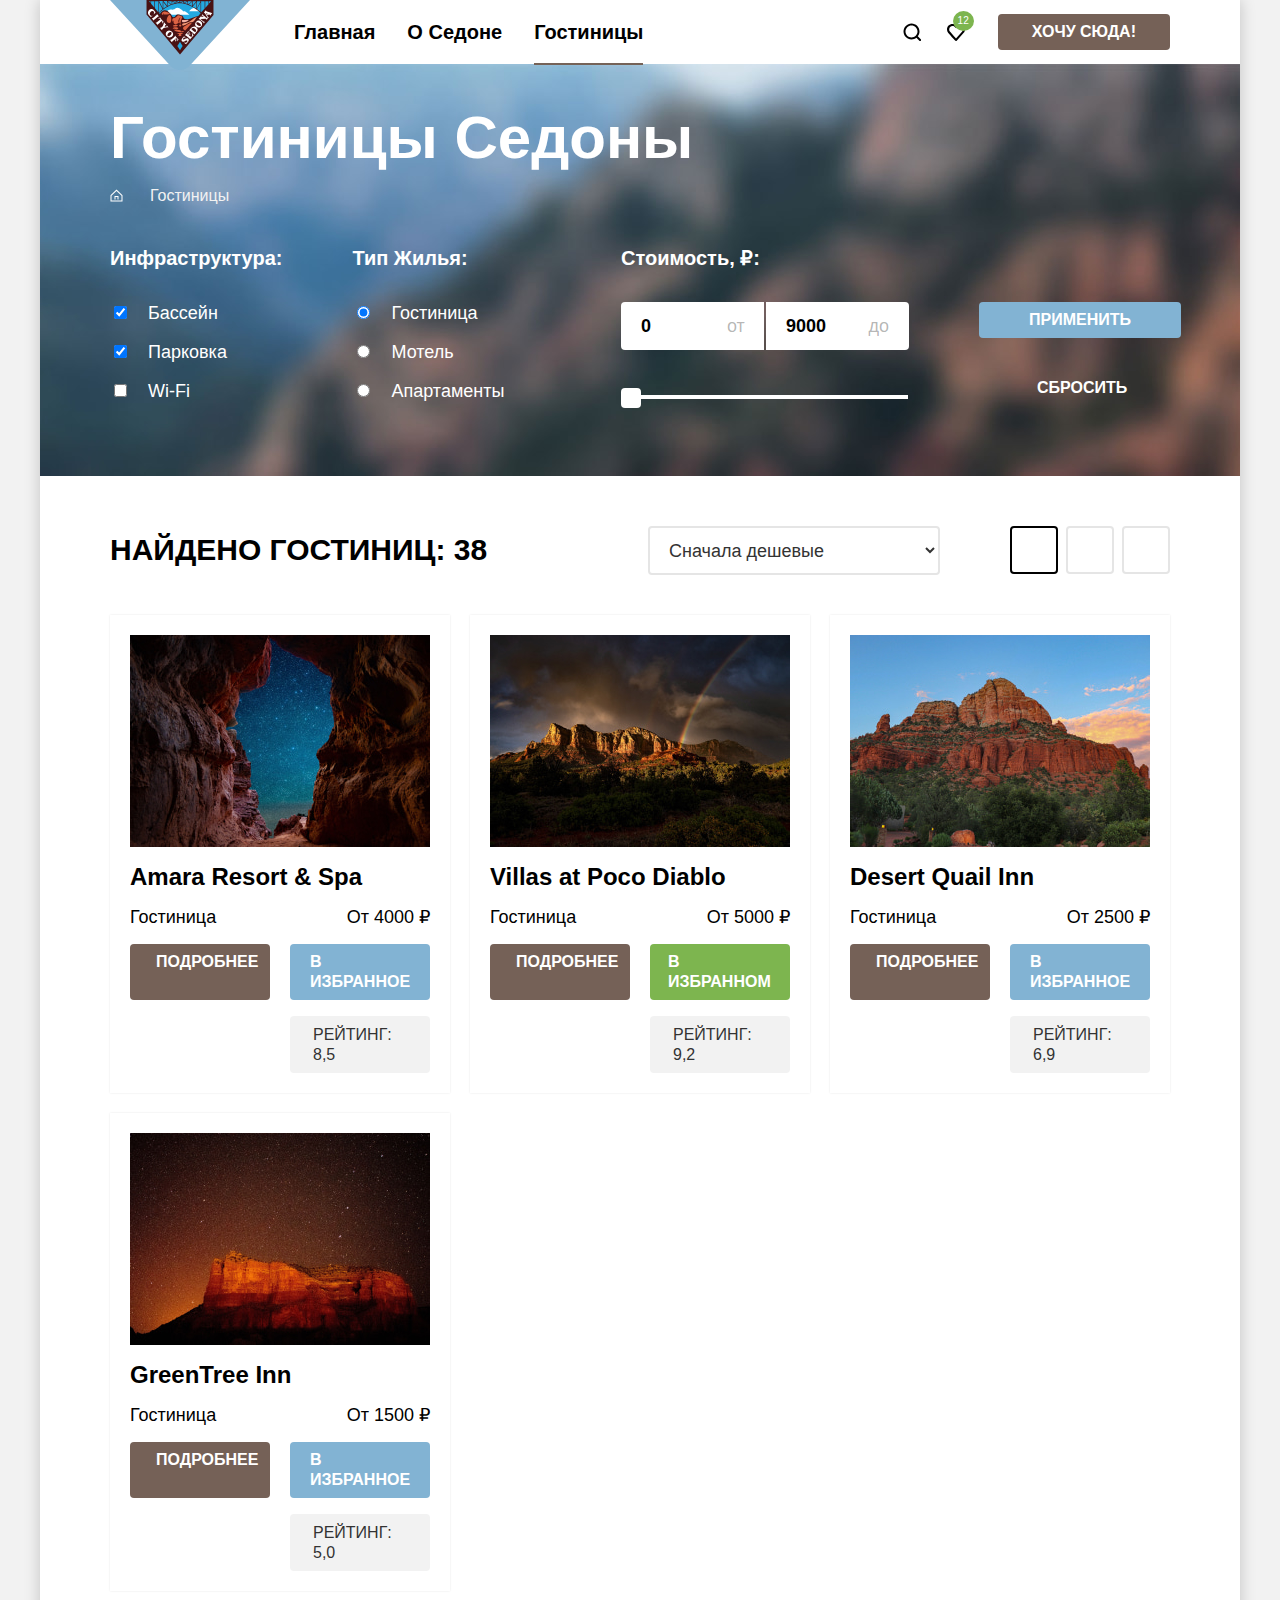
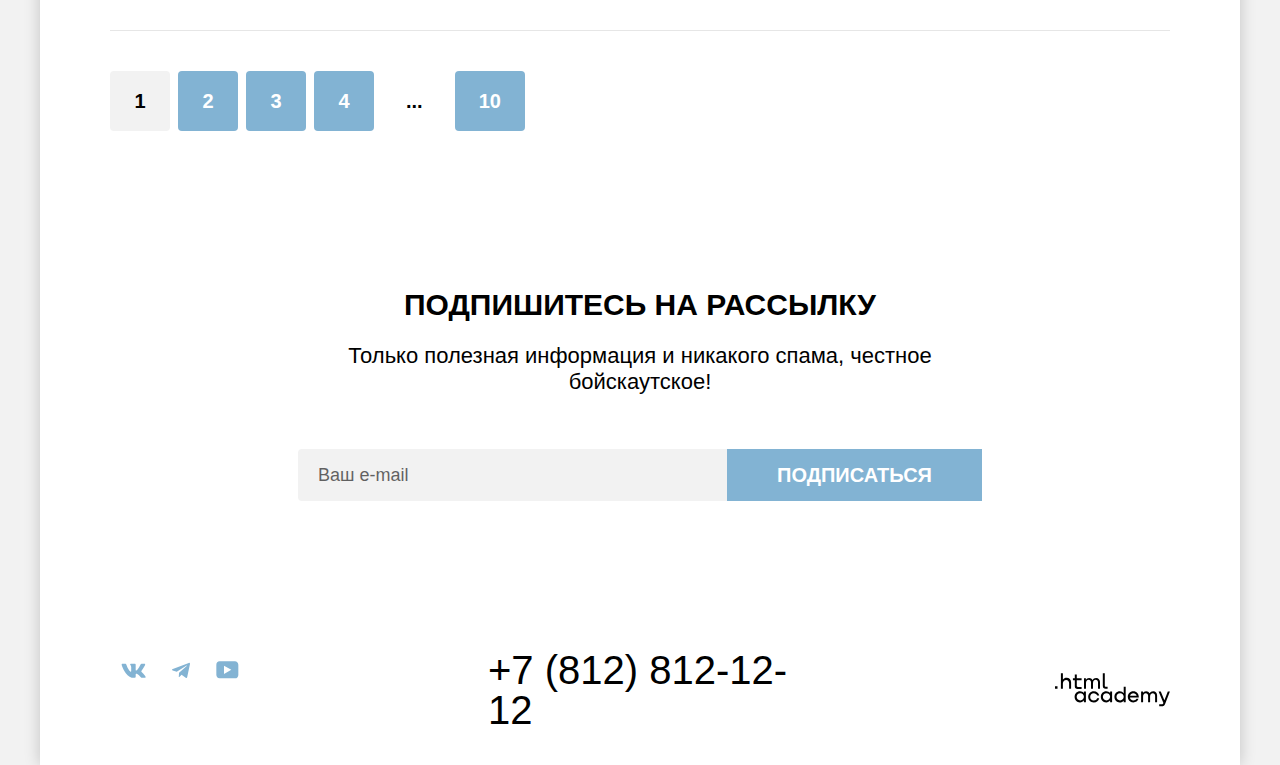
==== catalog.html @ bd93edb5 "fix bag 3" ====
<!DOCTYPE html>
<html lang="ru">
<head>
  <meta charset="UTF-8">
  <link rel="stylesheet" href="styles/styles.css">
  <title>Гостиницы каталог</title>
</head>
<body>
  <div class="page-container">
    <!-- Хедер -->
    <header class="header">
      <nav class="navigation">
        <div class="navigation-site-wraper">
          <a class="logo-link" href="index.html">
            <img src="images/logo.svg" width="140" height="70" alt="Логотип города Седона">
          </a>
          <ul class="navigation-list">
            <li class="navigation-item">
              <a class="navigation-link" href="index.html">Главная</a>
            </li>
            <li class="navigation-item">
              <a class="navigation-link" href="#">О Седоне</a>
            </li>
            <li class="navigation-item">
              <a class="navigation-link current" href="#">Гостиницы</a>
            </li>
          </ul>
        </div>
        <ul class="user-actions-list">
          <li class="user-actions-item">
            <a class="user-navigation-link" href="#">
              <span class="visually-hidden">Поиск</span>
              <svg class="user-navigation-icon" aria-hidden="true" focusable="false" xmlns="http://www.w3.org/2000/svg" width="18" height="18" fill="none" viewBox="0 0 18 18"><path fill="#000" d="m18.5 17.008-3.7-3.68c1-1.292 1.7-2.983 1.7-4.872C16.5 4.08 12.9.5 8.5.5s-8 3.68-8 8.055c0 4.376 3.6 7.956 8 7.956 1.8 0 3.5-.597 4.9-1.69l3.7 3.679 1.4-1.492Zm-10-2.486c-3.3 0-6-2.685-6-5.967 0-3.282 2.7-5.967 6-5.967s6 2.685 6 5.967c0 3.282-2.7 5.967-6 5.967Z"/></svg>
            </a>
          </li>
          <li class="user-actions-item">
            <a class="user-navigation-link" href="#">
              <span class="visually-hidden">Избранное</span>
              <span class="quantity-likes">12</span>
              <svg class="user-navigation-icon" aria-hidden="true" focusable="false" xmlns="http://www.w3.org/2000/svg" width="18" height="17" fill="none" viewBox="0 0 18 17"><path fill="#000" d="M8.9 17c-.3 0-.6-.1-.8-.4-5.4-6.1-6.7-7.5-7-7.9C.4 7.8 0 6.6 0 5.4 0 2.4 2.4 0 5.5 0 6.8 0 8 .5 9 1.3 10 .5 11.3 0 12.5 0c3 0 5.5 2.4 5.5 5.4 0 1.3-.5 2.5-1.3 3.4l-7 7.9c-.2.2-.4.3-.8.3Zm-6-9.5c.3.4 3.5 4 6.1 6.9l6.2-7c.5-.5.7-1.2.7-2 0-1.8-1.5-3.3-3.3-3.3-1 0-2 .5-2.7 1.3-.3.3-.6.4-.9.4-.3 0-.6-.2-.8-.4-.7-.8-1.7-1.3-2.7-1.3-1.8 0-3.3 1.5-3.3 3.3-.1.9.3 1.6.7 2.1-.1 0-.1 0 0 0Z"/></svg>
            </a>
          </li>
          <li class="user-actions-item">
            <a href="#" class="user-button">Хочу сюда!</a>
          </li>
        </ul>

      </nav>
    </header>

    <!-- Оснавное содержание -->
    <main class="main-container">
      <section class="catalog-filter">
        <h1 class="filter-title">Гостиницы Седоны</h1>
        <ol class="breadcrumbs-list">
          <li class="breadcrumbs-item">
            <a class="breadcrumbs-link-home" href="index.html">
              <svg xmlns="http://www.w3.org/2000/svg" width="13" height="15" fill="none" viewBox="0 0 13 15"><path fill="#fff" d="m6.5.5-6 5.8v6.2h12V6.3L6.5.5Zm5 11h-10V6.7l5-4.8 5 4.8v4.8Z"/><path fill="#fff" d="M4.5 10.5h1V8h2v2.5h1V7h-4v3.5Z"/></svg>
            </a>
          </li>
          <li class="breadcrumbs-item">
            <div class="breadcrumbs-arrow"></div>
          </li>
          <li class="breadcrumbs-item">
            <a title="Вы находитесь тут" href="#">Гостиницы</a>
          </li>
        </ol>
        <form class="catalog-form-filter" action="https://echo.htmlacademy.ru/" method="get">
          <fieldset class="form-group form-column-margin">
            <legend class="form-name">Инфраструктура:</legend>
            <ul class="form-infrastructure-list">
              <li class="form-infrastructure-item">
                <label for="pool" class="label-text">
                  <input type="checkbox" name="Бассейн" id="pool" checked>
                  Бассейн
                </label>
              </li>
              <li class="form-infrastructure-item">
                <label for="parking" class="label-text">
                  <input type="checkbox" name="Парковка" id="parking" checked>
                  Парковка
                </label>
              </li>
              <li class="form-infrastructure-item">
                <label for="wi-fi" class="label-text">
                  <input type="checkbox" id="wi-fi" name="Wi-Fi">
                  Wi-Fi
                </label>
              </li>
            </ul>
          </fieldset>
          <fieldset class="form-group">
            <legend class="form-name">Тип жилья:</legend>
            <ul class="form-bilding-list">
              <li class="form-bilding-item">
                <label for="hotel" class="label-text">
                  <input type="radio" value="hotel" name="type-bilding" id="hotel" checked>
                  Гостиница
                </label>
              </li>
              <li class="form-bilding-item">
                <label for="motel" class="label-text">
                  <input type="radio" value="motel" name="type-bilding" id="motel">
                  Мотель
                </label>
              </li>
              <li class="form-bilding-item">
                <label class="label-text" for="appartament">
                  <input type="radio" value="appartement" name="type-bilding" id="appartament">
                    Апартаменты
                </label>
              </li>
            </ul>
          </fieldset>
          <fieldset class="form-group-price">
            <legend class="form-name">Стоимость, ₽:</legend>
            <div class="price-input-wraper">
              <label class="label-number-min" for="number-min">от</label>
              <input class="price-input-min" type="number" name="price from" value="0" id="number-min" placeholder="0">
              <label class="label-number-max" for="number-max">до</label>
              <input class="price-input-max" type="number" name="price before" value="9000" id="number-max" placeholder="9000">
            </div>
            <input type="range" min="0" max="9000" step="1" value="0">
          </fieldset>
          <div class="form-actions-button">
            <button type="submit" class="filter-button-submit">Применить</button>
            <button type="reset" class="filter-button-reset">Сбросить</button>
          </div>
        </form>
      </section>
      <!-- Каталог карточек отеля -->
      <section class="catalog-cards">
        <div class="catalog-cards-filter">
          <h2 class="catalog-title">Найдено гостиниц: <span class="hotel-quantity">38</span></h2>
          <div class="cards-filter-wraper">
            <select class="filter-sorting">
              <option value="first-cheaper">Сначала дешевые</option>
              <option value="first-richer">Сначала дорогие</option>
            </select>
            <ul class="button-view-list">
              <li class="button-view-item">
                <a class="view-item-link sorting-plate button-view-selected" href="#"></a>
              </li>
              <li class="button-view-item">
                <a class="view-item-link sorting-slideshow" href="#"></a>
              </li>
              <li class="button-view-item sorting-list">
                <a class="view-item-link" href="#"></a>
              </li>
            </ul>
          </div>
        </div>
        <ul class="cards-list">
          <li class="cards-item">
            <a class="cards-photo-link" href="#" tabindex="-1">
              <img class="cards-photo" src="images/amara_resort.jpg" width="300" height="212" alt="Звёздное небо между гор">
            </a>
            <a class="cards-title-link" href="#" tabindex="-1">
              <h3 class="cards-title">Amara Resort & Spa</h3>
            </a>
            <span class="hotel">Гостиница</span>
            <span class="from">От <span class="hotel-price">4000</span> ₽</span>
            <a class="read-more" href="#">подробнее</a>
            <a class="favourites" href="#">в избранное</a>
            <p class="stars quantity-stars_4">
              <span class="visually-hidden">Отель 4 звезды</span>
            </p>
            <p class="rating-ball">Рейтинг: 8,5</p>
          </li>
          <li class="cards-item">
            <a class="cards-photo-link" href="#" tabindex="-1">
              <img class="cards-photo" src="images/villas_at_poco_diablo.jpg" width="300" height="212" alt="Радуга но фоне неба и гор">
            </a>
            <a class="cards-title-link" href="#" tabindex="-1">
              <h3 class="cards-title">Villas at Poco Diablo</h3>
            </a>
            <span class="hotel">Гостиница</span>
            <span class="from">От <span class="hotel-price">5000</span> ₽</span>
            <a class="read-more" href="#">подробнее</a>
            <a class="favourites current" href="#">в избранном</a>
            <p class="stars quantity-stars_4">
              <span class="visually-hidden">Отель 4 звезды</span>
            </p>
            <p class="rating-ball">Рейтинг: 9,2</p>
          </li>
          <li class="cards-item">
            <a class="cards-photo-link" href="#" tabindex="-1">
              <img class="cards-photo" src="images/desert_quail_lnn.jpg" width="300" height="212" alt="Гора на фоне голубого неба">
            </a>
            <a class="cards-title-link" href="#" tabindex="-1">
              <h3 class="cards-title">Desert Quail Inn</h3>
            </a>
            <span class="hotel">Гостиница</span>
            <span class="from">От <span class="hotel-price">2500</span> ₽</span>
            <a class="read-more" href="#">подробнее</a>
            <a class="favourites" href="#">в избранное</a>
            <p class="stars quantity-stars_3">
              <span class="visually-hidden">Отель 3 звезды</span>
            </p>
            <p class="rating-ball">Рейтинг: 6,9</p>
          </li>
          <li class="cards-item">
            <a class="cards-photo-link" href="#" tabindex="-1">
              <img class="cards-photo" src="images/greentree_lnn.jpg" width="300" height="212" alt="Гора на фоне ночного звёздного неба">
            </a>
            <a class="cards-title-link" href="#" tabindex="-1">
              <h3 class="cards-title">GreenTree Inn</h3>
            </a>
            <span class="hotel">Гостиница</span>
            <span class="from">От <span class="hotel-price">1500</span> ₽</span>
            <a class="read-more" href="#">подробнее</a>
            <a class="favourites" href="#">в избранное</a>
            <p class="stars quantity-stars_2">
              <span class="visually-hidden">Отель 2 звезды</span>
            </p>
            <p class="rating-ball">Рейтинг: 5,0</p>
          </li>
        </ul>

          <!-- Пагинация -->
        <ul class="pagination">
          <li class="pagination-item">
            <a class="pagination-link current" title="Текущая страница">1</a>
          </li>
          <li class="pagination-item">
            <a class="pagination-link" href="#">2</a>
          </li>
          <li class="pagination-item">
            <a class="pagination-link" href="#">3</a>
          </li>
          <li class="pagination-item">
            <a class="pagination-link" href="#">4</a>
          </li>
          <li class="pagination-item">
            <a class="pagination-link dotted" href="#">...</a>
          </li>
          <li class="pagination-item">
            <a class="pagination-link" href="#">10</a>
          </li>
        </ul>
      </section>
      <!-- Блок подписки -->
      <section class="subscrible subscrible-catalog">
        <div class="subscrible-wraper">
          <h2 class="section-title">Подпишитесь на рассылку</h2>
          <p class="section-description">Только полезная информация и никакого спама, честное бойскаутское!</p>
          <form class="subscrible-form" action="https://echo.htmlacademy.ru/" method="post">
            <label class="visually-hidden" for="email-subscrible">Укажите ваш email</label>
            <input type="email" class="input-email" name="email" id="email-subscrible" placeholder="Ваш e-mail">
            <button type="submit" class="subscrible-button">Подписаться</button>
          </form>
        </div>
      </section>
    </main>

    <!-- Футер -->
    <footer class="footer">
      <div class="footer-wraper">
        <ul class="social-list">
          <li class="social-item">
            <a href="https://vk.com/htmlacademy" class="footer-social-link">
              <svg class="social-icon" aria-hidden="true" focusable="false" xmlns="http://www.w3.org/2000/svg" width="25" height="15" fill="none" viewBox="0 0 25 15"><path fill-rule="evenodd" d="M24.116 1.804c.166-.546 0-.948-.795-.948h-2.625c-.668 0-.976.347-1.143.73 0 0-1.335 3.196-3.226 5.272-.612.602-.89.793-1.224.793-.167 0-.418-.19-.418-.738V1.804c0-.656-.184-.948-.74-.948H9.817c-.417 0-.668.304-.668.593 0 .621.946.765 1.043 2.513V7.76c0 .833-.153.984-.487.984-.89 0-3.055-3.21-4.34-6.885-.249-.715-.5-1.003-1.172-1.003H1.566c-.75 0-.9.347-.9.73 0 .682.89 4.07 4.145 8.551 2.17 3.06 5.225 4.72 8.008 4.72 1.67 0 1.875-.369 1.875-1.004V11.54c0-.737.158-.884.687-.884.39 0 1.057.192 2.615 1.667 1.78 1.75 2.073 2.533 3.075 2.533h2.625c.75 0 1.126-.368.91-1.096-.238-.724-1.088-1.775-2.215-3.022-.612-.71-1.53-1.475-1.809-1.858-.389-.49-.278-.71 0-1.147 0 0 3.2-4.426 3.533-5.929h.001Z" clip-rule="evenodd"/></svg>
              <span class="visually-hidden">Вконтакте</span>
            </a>
          </li>
          <li class="social-item">
            <a href="https://t.me/htmlacademy " class="footer-social-link">
              <svg class="social-icon" aria-hidden="true" focusable="false" xmlns="http://www.w3.org/2000/svg" width="18" height="17" fill="none" viewBox="0 0 18 17"><path d="M16.785.956.84 7.104C-.248 7.541-.24 8.148.64 8.42l4.094 1.277 9.472-5.976c.448-.272.857-.126.52.173l-7.673 6.925H7.05l.002.001-.283 4.22c.414 0 .597-.19.829-.414l1.988-1.934 4.136 3.055c.762.42 1.31.205 1.5-.706l2.715-12.795c.278-1.114-.425-1.618-1.153-1.29Z"/></svg>
              <span class="visually-hidden">Телеграм</span>
            </a>
          </li>
          <li class="social-item">
            <a href="https://www.youtube.com/user/htmlacademyru" class="footer-social-link">
              <svg class="social-icon" aria-hidden="true" focusable="false" xmlns="http://www.w3.org/2000/svg" width="23" height="18" fill="none" viewBox="0 0 23 18"><path d="M18.94.356H3.507C1.647.356.333 1.95.333 3.756V13.85c0 1.913 1.314 3.506 3.174 3.506H19.16c1.642 0 3.174-1.593 3.174-3.4v-10.2c-.219-1.806-1.532-3.4-3.393-3.4ZM7.995 12.894V4.819l7.333 4.037-7.333 4.038Z"/></svg>
              <span class="visually-hidden">Ютуб</span>
            </a>
          </li>
        </ul>
        <a href="tel:+78128121212" class="phone-link">+7 (812) 812-12-12</a>
        <a href="https://htmlacademy.ru/" class="footer-logo-link">
          <svg class="academy-logo" aria-hidden="true" focusable="false" xmlns="http://www.w3.org/2000/svg" width="115" height="34" fill="none" viewBox="0 0 115 34"><path d="M0 13.256v2.6h2.5v-2.6H0ZM11.6 4.856c-1.6 0-2.8.7-3.6 1.7h-.1v-6.2h-2v15.5h2v-5.3c0-2.1 1.3-3.6 3.3-3.6 1.8 0 2.9 1.4 2.9 3.2v5.7h2v-6.1c.1-3-1.8-4.9-4.5-4.9ZM26.6 5.156h-4.8v-3.7h-2v3.8h-1.9v2h1.9v6c0 1.7 1 2.7 2.7 2.7h4.1v-2h-3.7c-.7 0-1.1-.4-1.1-1.1v-5.7h4.8v-2ZM41.1 4.956c-1.6 0-2.9.8-3.5 2.1h-.1c-.6-1.2-1.8-2.1-3.4-2.1-1.4 0-2.5.8-3.1 1.8h-.1v-1.6H29v10.6h2v-5.4c0-2 1-3.5 2.6-3.5 1.5 0 2.4 1 2.4 2.6v6.3h2v-5.6c0-2.4 1.4-3.3 2.6-3.3 1.5 0 2.4 1 2.4 2.6v6.3h2v-6.5c.1-2.5-1.4-4.3-3.9-4.3ZM47.8 13.056c0 1.7 1 2.7 2.8 2.7h2v-2h-1.7c-.7 0-1.1-.4-1.1-1.1V.356h-2v12.7ZM28.9 20.056c-.9-1.1-2.2-1.8-3.9-1.8-3.1 0-5.4 2.3-5.4 5.6s2.3 5.6 5.4 5.6c1.8 0 3-.8 3.8-1.9h.1v1.6h2v-10.6h-2v1.5Zm-3.6 7.4c-2.2 0-3.6-1.6-3.6-3.6s1.4-3.6 3.6-3.6 3.6 1.6 3.6 3.6c0 1.9-1.4 3.6-3.6 3.6ZM44.2 22.356c-.5-2.4-2.6-4.1-5.4-4.1-3.4 0-5.6 2.5-5.6 5.6 0 3.1 2.2 5.6 5.6 5.6 2.8 0 4.9-1.8 5.4-4.2h-2.1c-.4 1.3-1.7 2.3-3.3 2.3-2.2 0-3.6-1.6-3.6-3.6s1.4-3.6 3.6-3.6c1.6 0 2.8 1 3.3 2.2h2.1v-.2ZM55.1 20.056c-.9-1.1-2.2-1.8-3.9-1.8-3.1 0-5.4 2.3-5.4 5.6s2.3 5.6 5.4 5.6c1.8 0 3-.8 3.8-1.9h.1v1.6h2v-10.6h-2v1.5Zm-3.6 7.4c-2.2 0-3.6-1.6-3.6-3.6s1.4-3.6 3.6-3.6 3.6 1.6 3.6 3.6c0 1.9-1.5 3.6-3.6 3.6ZM68.7 20.156c-.9-1.1-2.2-1.9-3.9-1.9-3.1 0-5.4 2.3-5.4 5.6s2.2 5.6 5.4 5.6c1.7 0 3-.8 3.8-1.8h.1v1.5h2v-15.4h-2v6.4Zm-3.6 7.3c-2.2 0-3.6-1.6-3.6-3.6s1.4-3.6 3.6-3.6 3.6 1.6 3.6 3.6c-.1 2-1.5 3.6-3.6 3.6ZM78.3 18.256c-3.3 0-5.5 2.5-5.5 5.6 0 3 2.1 5.6 5.5 5.6 2.5 0 4.5-1.3 5.2-3.6h-2.1c-.5 1-1.6 1.6-3 1.6-1.9 0-3.3-1.3-3.4-2.9h8.8c.2-3.6-2-6.3-5.5-6.3Zm0 1.9c1.7 0 3 1 3.3 2.6h-6.5c.3-1.5 1.5-2.6 3.2-2.6ZM98.2 18.256c-1.6 0-2.9.8-3.6 2h-.1c-.6-1.2-1.8-2-3.4-2-1.4 0-2.5.7-3.1 1.8v-1.5h-1.9v10.6h2v-5.4c0-2 1-3.4 2.6-3.5 1.5 0 2.4 1 2.4 2.6v6.3h2v-5.6c0-2.4 1.4-3.3 2.6-3.3 1.5 0 2.4 1 2.4 2.6v6.3h2v-6.5c.1-2.6-1.4-4.4-3.9-4.4ZM109.4 27.356l-3.6-8.9h-2.2l4.8 11.6c-.3.9-.7 1.2-1.7 1.2h-2.5v2h2.5c1.8 0 2.8-.8 3.5-2.6l4.7-12.2h-2.1l-3.4 8.9Z"/></svg>
        </a>
      </div>
    </footer>
  </div>
</body>
</html>
---- styles/styles.css ----
@font-face {
  font-family: "PT Sans";
  font-style: normal;
  font-weight: 400;
  src: url(../fonts/ptsans-400.woff2) format("woff2");
  font-display: swap;
}

@font-face {
  font-family: "PT Sans";
  font-style: normal;
  font-weight: 700;
  src: url("../fonts/ptsans-700.woff2") format("woff2");
  font-display: swap;
}

html {
  height: 100%;
}

body {
  font-family: "PT Sans", sans-serif;
  font-size: 18px;
  line-height: 21px;
  font-weight: 400;
  font-style: normal;
  color: #000000;
  background-color: #f2f2f2;

  margin: 0;
  height: 100%;
}

.page-container {
  width: 1200px;
  margin: 0 auto;
  min-height: 100%;

  background-color: #ffffff;
  box-shadow: 0 0 15px rgba(0,0,0,0.2);
  display: flex;
  flex-direction: column;
}

 .visually-hidden {
  position: absolute;
  width: 1px;
  height: 1px;
  margin: -1px;
  padding: 0;
  border: 0;
  clip: rect(0 0 0 0);
  overflow: hidden;
}

/* header */

.header {
  position: relative;
}

.navigation {
  display: flex;
  justify-content: space-between;
  width: 1060px;
  margin: 0 auto;
}

.navigation-site-wraper {
  display: flex;
  width: 600px;
  gap: 28px;
}

.navigation-site-wraper img {
  margin-bottom: -6px;
  z-index: 1;
}

.navigation-list {
  display: flex;
  flex-wrap: wrap;
  margin: 0;
  padding: 0;
  list-style-type: none;
}

.navigation-link {
  font-size: 20px;
  line-height: 24px;
  font-weight: 700;
  display: block;
  padding: 20px 16px;
  color: #000;
  text-decoration: none;
  position: relative;
}

.user-navigation-link {
  display:block;
  position: relative;
  min-width: 20px;
  min-height: 20px;
  padding: 22px 12px;
}

.quantity-likes {
  position: absolute;
  top: 11px;
  right: 4px;
  font-size: 10px;
  font-weight: 400;
  line-height: 10px;
  color: #fff;
  padding: 5px;
  background-color: #7DB54F;
  border-radius: 50%;
  z-index: 1;
}

/* .user-actions-item:nth-child(1) .user-navigation-link {
  display: block;
  padding: 22px 12px;
  background-image: url(../images/serch.svg);
  background-position: center;
  background-repeat: no-repeat;
  min-width: 20px;
  min-height: 20px;
}

.user-actions-item:nth-child(2) .user-navigation-link {
  display: block;
  padding: 22px 12px;
  background-image: url(../images/likes.svg);
  background-position: center;
  background-repeat: no-repeat;
  width: 20px;
  height: 20px;
} */

.user-navigation-icon {
  position: absolute;
  top: 0;
  right: 0;
  bottom: 0;
  left: 0;
  margin: auto;
}

.navigation-link.current::before {
  position: absolute;
  content: "";
  right: 16px;
  bottom: -1px;
  left: 16px;
  height: 2px;
  background-color: #756257;
  z-index: 1;
}

.user-actions-list {
  display: flex;
  flex-wrap: wrap;
  max-width: 300px;
  list-style-type: none;
  margin: 0;
  padding: 0;
}

.user-actions-item {
  min-width: 44px;
  min-height: 64px;
}

.user-button {
  display: block;
  font-size: 16px;
  font-weight: 700;
  text-transform: uppercase;
  background-color: #756157;
  margin: 14px 0 14px 20px;
  padding: 8px 34px;
  border-radius: 4px;
  line-height: 20px;
  color: #fff;
  text-decoration: none;
}

/* .quantity-likes {
  font-size: 10px;
  font-weight: 400;
  line-height: 10px;
  color: #fff;

  padding: 5px 5px 4px;
  background-color: #7DB54F;
  border-radius: 50%;
} */

/* main */
/* section hero */
.main-container {
  flex-grow: 1;
}

.hero {
  padding-top: 51px;
  padding-bottom: 82px;
  background-image: url("../images/index_background.jpg");
  background-size: cover;
  background-repeat: no-repeat;
  background-color: #82B3D3;
  clip-path: polygon(50% 0%, 100% 0, 100% 88%, 79% 93.5%, 79% 88.5%, 50% 100%, 21% 88.5%, 21% 93.5%, 0 88%, 0 0);
}

.welcome-image {
  display: block;
  margin: 0 auto;
}

/* sections advantages */

.advantages-description-wraper {
  width: 651px;
  padding: 69px 0;
  margin: 0 auto 21px;
}

.section-title {
  font-size: 30px;
  font-weight: 700;
  line-height: 36px;
  text-transform: uppercase;
  text-align: center;
  margin: 0 auto;
  margin-bottom: 25px;
}

.section-description {
  font-size: 22px;
  line-height: 26px;
  text-align: center;
  margin: 0;
}

/* advantages second */

.advantages-list {
  margin: 0;
  padding: 0;
  list-style-type: none;

  display: flex;
  flex-wrap: wrap;
}

.advantages-item {
  background-color: #83B3D31F;
  width: 400px;
}

.advantages-background {
  color: #fff;
  background-color: #82B3D3;

  display: flex;
  width: 1200px;
}

.advantages-wraper {
  display: flex;
  flex-direction: column;
  justify-content: center;
  padding: 102px 85px;
  min-width: 230px;
  min-height: 181px;

}

.advantages-background .advantages-description {
  color: #fff;
}

.advantages-background img {
  margin: auto;
}

.rewerse img{
  order: -1;
}

.advantages-invitation-list {
  display: flex;
  flex-wrap: wrap;
  list-style-type: none;
  margin: 0;
  padding: 0;
}

.advantages-invitation-item {
  width: 400px;
}

.invitation-item-wraper {
  display: flex;
  flex-direction: column;
  justify-content: end;
  min-width: 230px;
  min-height: 223px;
  padding: 81px 85px;
  position: relative;
}

.advantages-invitation-item:nth-child(1) .invitation-item-wraper::before {
  content: "";
  position: absolute;
  top: 80px;
  left: 162px;
  background-image: url(../images/advantage_icon1.svg);
  background-repeat: no-repeat;
  width: 75px;
  height: 72px;
}
.advantages-invitation-item:nth-child(2) .invitation-item-wraper::before {
  content: "";
  position: absolute;
  top: 80px;
  left: 162px;
  background-image: url(../images/advantage_icon2.svg);
  background-repeat: no-repeat;
  width: 75px;
  height: 72px;
}
.advantages-invitation-item:nth-child(3) .invitation-item-wraper::before {
  content: "";
  position: absolute;
  top: 80px;
  left: 162px;
  background-image: url(../images/advantage_icon3.svg);
  background-repeat: no-repeat;
  width: 75px;
  height: 76px;
}

.invitation-item-wraper .advantages-title {
  margin-bottom: 30px;
}

.invitation-item-wraper .advantages-description {
  margin-top: 0;
}
.background-modified {
  background-color: #83B3D333;
}

.advantages-title {
  font-size: 24px;
  line-height: 28px;
  margin: 0 auto;
  width: 175px;
  margin-bottom: 30px;
  text-align: center;
  text-transform: uppercase;
  position: relative;
}

.advantages-list .advantages-title::before {
  position: absolute;
  content: "";
  top: 86px;
  right: 57px;
  bottom: 0;
  left: 57px;
  background-color: rgba(0, 0, 0, 0.3);
  width: 60px;
  height: 2px;
}

.advantages-background .advantages-title::before {
  position: absolute;
  content: "";
  top: 86px;
  right: 57px;
  bottom: 0;
  left: 57px;
  background-color: rgba(255, 255, 255, 0.3);
  width: 60px;
  height: 2px;
}

.advantages-description {
  font-size: 18px;
  line-height: 21px;
  margin: 0;
  margin-top: 30px;
  text-align: center;
  color: #333;
}

.second-title-wraper {
  width: 651px;
  padding: 64px 0;
  margin: 0 auto;
}

.second-title-wraper .section-title {
  margin-bottom: 20px;
  width: 505px;
}


/* section search hotel */

.search-hotel-wraper {
  width: 592px;
  margin: 96px auto;
  text-align: center;
}

.search-hotel-wraper .section-title {
  margin-bottom: 20px;
}

.search-hotel-wraper .section-description {
  margin-bottom: 54px;
}

.search-link {
  display: inline-block;
  font-size: 20px;
  font-weight: 700;
  line-height: 36px;
  text-transform: uppercase;
  padding: 8px 50px;
  border-radius: 4px;
  color: #fff;
  text-decoration: none;
  background-color: #756157;
}

/* subscrible-section */

.subscrible {
  background-color: #82B3D3;
  color: #fff;
}

.subscrible.background {
  background-image: url(../images/subscribe_background.jpg);
  background-size: cover;
  background-repeat: no-repeat;
}

.subscrible-wraper {
  width: 684px;
  margin: 0 auto;
  padding-top: 96px;
  padding-bottom: 104px;
}

.subscrible-wraper .section-title {
  margin-bottom: 20px;
}

.subscrible-wraper .section-description {
  margin-bottom: 54px;
}

.subscrible-form {
  display: flex;
}

.input-email {
  box-sizing: border-box;
  font-family: "PT Sans", sans-serif;
  font-size: 18px;
  font-weight: 400;
  line-height: 24px;
  width: 452px;
  height: 52px;
  border: none;
  background-color: #f2f2f2;
  padding: 12px 20px;
  border-radius: 4px 0 0 4px;
}

.input-email::placeholder {
  color: #000;
  opacity: 0.6;
}

.subscrible-button {
  font-size: 20px;
  font-weight: 700;
  line-height: 36px;
  text-transform: uppercase;
  color: #fff;
  font-family: inherit;
  background-color: #82B3D3;
  border: none;
  padding: 8px 50px;
  display: inline-block;
}

/* footer */

.footer-wraper {
  width: 1060px;
  margin: 40px auto 30px;

  display: flex;
  justify-content: space-between;
}

.social-list {
  display: flex;
  flex-wrap: wrap;
  min-width: 142px;
  max-width: 160px;
  list-style-type: none;
  margin: 5px 0;
  padding: 0;
}

.social-item {
  min-width: 47px;
  min-height: 40px;
}

.social-item a {
  display: block;
  position: relative;
  padding: 20px 11px;
}

.social-icon {
  position: absolute;
  top: 0;
  right: 0;
  bottom: 0;
  left: 0;
  margin: auto;
  fill: #83B3D3;
}

.phone-link {
  font-size: 40px;
  line-height: 40px;

  width: 331px;
  margin-top: 5px;
  margin-bottom: 5px;
  color:#000;
  text-decoration: none;
}

.footer-logo-link {
  display: block;
  position: relative;
  width: 115px;
  margin: 8px 0;
}

.academy-logo {
  position: absolute;
  top: 0;
  right: 0;
  bottom: 0;
  left: 0;
  margin: auto;
  fill: #000000;

}

/* hover buttons */

.user-button:hover,
.search-link:hover,
.read-more:hover {
  background-color: #615048;
}

.user-button:focus,
.search-link:focus,
.read-more.focus {
  background-color: #615048;
}

.user-button:active,
.search-link:active,
.read-more:active {
  background-color: #756157;
  color: rgba(255, 255, 255, 0.3);
}

.favourites.current:hover {
  background-color: #6C9E42;
}

.favourites.current:focus {
  background-color: #6C9E42;
}

.favourites.current:active {
  background-color: #7DB54F;
  color: rgba(255, 255, 255, 0.3);
}

.subscrible-button:hover,
.filter-button-submit:hover,
.favourites:hover,
.pagination-link:hover {
  background-color: #68A2CA;
}

.subscrible-button:focus,
.filter-button-submit:focus,
.favourites:focus,
.pagination-link:focus {
  background-color: #68A2CA;
}

.pagination-link:focus {
  outline: 1px solid #82B3D3;
}

.subscrible-button:active,
.filter-button-submit:active,
.favourites:active,
.pagination-link:active {
  background-color: #82B3D3;
  color: rgba(255, 255, 255, 0.3);
}

.filter-button-reset:hover {
  color: rgba(255, 255, 255, 0.6);
}

.filter-button-reset:focus {
  outline: 3px solid #83B3D3;
}

.filter-button-reset:focus:not(:focus-visible) {
  outline: none;
}

.filter-button-reset:focus-visible {
  outline: 3px solid #83B3D3;
}

.filter-button-reset:active {
  color: rgba(255, 255, 255, 0.3);
}

.subscrible-button:disabled:hover {
  background-color: #E5E5E5;
}

 .breadcrumbs-item a:hover {
  color: rgba(255, 255, 255, 0.6);
}

.breadcrumbs-item a:focus {
  color: rgba(255, 255, 255, 0.6);
  outline: none;
}

.breadcrumbs-item a:active{
  color: rgba(255, 255, 255, 0.3);
}

.footer-social-link:hover .social-icon{
  fill: #68A2CA;
}

.footer-social-link:focus .social-icon{
  fill: #68A2CA;
}

.footer-social-link:active .social-icon{
  fill: rgba(104, 162, 202, 0.3);
}

.phone-link:hover {
  color: #756157;
}

.phone-link:focus {
  color: #756157;
}

.phone-link:active {
  color:  rgba(117, 97, 87, 0.3);
}

.footer-logo-link:hover .academy-logo{
  fill: #756157;
}

.footer-logo-link:focus .academy-logo {
  fill: #756157;
}

.footer-logo-link:active .academy-logo {
  fill: rgba(117, 97, 87, 0.3);
}

/* catalog */

/* main */

/* filter */

.logo-link {
  margin-bottom: -7px;
}

.catalog-filter {
  background-color: #82B3D3;
  background-image: url(../images/filter_background.jpg);
  background-size: cover;
  background-repeat: no-repeat;
  color: #fff;
  padding: 35px 70px 70px;
}

.filter-title {
  font-size: 60px;
  line-height: 78px;
  margin: 0;
  margin-bottom: 8px;
}

.breadcrumbs-list {
  display: flex;
  gap: 10px;
  font-size: 16px;
  list-style-type: none;
  margin: 0;
  margin-bottom: 40px;
  padding: 0;
}

.breadcrumbs-link-home{
  display: block;
  position: relative;
  padding-top: 3px;
  padding-bottom: 3px;
  width: 13px;
  height: 15px;
  fill: #fff;
}

.breadcrumbs-icon-home {
  position: absolute;
  top: 0;
  right: 0;
  bottom: 0;
  left: 0;
  margin: auto;
}

.breadcrumbs-arrow {
  width: 7px;
  height: 10px;
  margin: 5px auto;
  background-image: url(../images/bread_crumbs_arrow.svg);
  background-repeat: no-repeat;
  background-position: center;
}

.breadcrumbs-item a {
  color: #F2F2F2;
  text-decoration: none;
}

.catalog-form-filter {
  width: 1060px;
  margin: 0 auto;

  display: flex;
  flex-wrap: wrap;
}

.form-group {
  min-width: 151px;
  border: none;
  margin: 0;
  margin-right: auto;
  padding: 0;
}

.form-column-margin {
  margin-right: 70px;
}

.form-group-price {
  width: 288px;
  border: none;
  margin: 0;
  margin-right: 70px;
  padding: 0;
}

.form-actions-button {
  width: 191px;
}

.form-name {
  font-size: 20px;
  font-weight: 700;
  line-height: 24px;
  text-transform: capitalize;
  padding: 0;
  margin-bottom: 32px;
}

.form-infrastructure-list {
  list-style-type: none;
  margin: 0;
  padding: 0;
}

.form-infrastructure-item:not(:last-child),
.form-bilding-item:not(:last-child) {
  margin-bottom: 16px;
}

.form-bilding-list {
  list-style-type: none;
  margin: 0;
  padding: 0;
}

.label-text {
  line-height: 23px;
}

input[type=checkbox] {
  margin-right: 16px;
}

input[type=radio] {
  margin-right: 16px;
}

.price-input-wraper {
  display: flex;
  margin-bottom: 33px;
  position: relative;
}

.price-input-min,
.price-input-max {
  font-size: 18px;
  font-weight: 700;
  line-height: 24px;
  width: 143px;
  height: 48px;
  background-color: #fff;
  box-sizing: border-box;
  margin: 0;
  padding: 12px 0 12px 20px;
  border: none;
  position: relative;
}

.price-input-min {
  margin-right: 2px;
  border-radius: 4px 0 0 4px;
}

.price-input-max {
  border-radius: 0 4px 4px 0;
}

.label-number-min {
  position: absolute;
  top: 12px;
  left: 106px;
  z-index: 1;
  line-height: 24px;
  color: rgba(0, 0, 0, 0.3);
}

.label-number-max {
  position: absolute;
  top: 12px;
  right: 20px;
  z-index: 1;
  line-height: 24px;
  color: rgba(0, 0, 0, 0.3);
}

input[type=range] {
  width: 287px;
  -webkit-appearance: none;
  -moz-appearance: none;
  appearance: none;
}

input[type="range" i] {
  margin: 0;
}

input[type=range]::-webkit-slider-runnable-track {
  height: 4px;
  margin: 0;
  background-color: #fff;
}

input[type=range]::-webkit-slider-thumb {
  -webkit-appearance: none;
  width: 20px;
  height: 20px;
  background-color: #fff;
  border-radius: 4px;
  cursor: pointer;
  margin: 0;
  margin-top: -7px;
}

/* input[type=range]::-moz-range-thumb {
  width: 20px;
  height: 20px;

  cursor: pointer;
}

input[type=range]::-moz-range-track {
  height: 4px;
  margin: 0;
  background-color: #fff;
} */


.filter-button-submit {
  font-size: 16px;
  font-weight: 700;
  line-height: 20px;
  color: #fff;
  text-transform: uppercase;
  background-color: #82B3D3;
  font-family: inherit;
  border: none;
  border-radius: 4px;
  margin-top: 56px;
  margin-bottom: 32px;
  padding: 8px 50px;
}

.filter-button-reset {
  font-size: 16px;
  font-weight: 700;
  line-height: 20px;
  color: #fff;
  text-transform: uppercase;
  background-color: rgba(255, 255, 255, 0);
  font-family: inherit;
  border: none;
  border-radius: 4px;
  padding: 8px 58px;
}

/* catalog-cards */

/* catalog cards filter */


.catalog-cards {
  display: flex;
  flex-direction: column;
  padding: 50px 70px 60px;
}

.catalog-cards-filter {
  width: 1060px;
  margin: 0 auto;
  margin-bottom: 40px;
  display: flex;
  justify-content: space-between;
}

.cards-filter-wraper {
  display: flex;
}

.button-view-list {
  display: flex;
  list-style-type: none;
  gap: 8px;
  margin: 0;
  padding: 0;
}

.view-item-link {
  display: block;
  box-sizing: border-box;
  width: 48px;
  height: 48px;
  border: 2px solid #E5E5E5;
  border-radius: 4px;
}

.view-item-link.button-view-selected {
  border: 2px solid #000;
}

.view-item-link:hover {
  border-color: #000;
}

.view-item-link:active {
  border-color: #000;
}

.view-item-link:focus {
  border-color: #68A2CA;
  outline: none;
}

.view-item-link:focus:not(:focus-visible) {
  border-color: #E5E5E5;
}

.view-item-link:focus-visible {
  border-color: #68A2CA;
  outline: none;
}


.sorting-plate {
  background-image: url(../images/sorting_plate.svg);
  background-repeat: no-repeat;
  background-position: center;
}

.sorting-slideshow {
  background-image: url(../images/sorting_slideshow.svg);
  background-repeat: no-repeat;
  background-position: center;
}

.sorting-list{
  background-image: url(../images/sorting_list.svg);
  background-repeat: no-repeat;
  background-position: center;
}

.catalog-title {
  font-size: 30px;
  line-height: 36px;
  text-transform: uppercase;
  margin: 6px 0;
}

.filter-sorting {
  font-family: "PT Sans", sans-serif;
  color: #333;
  background-color: #fff;
  border-color: #E5E5E5;
  border-radius: 4px;
  border-width: 2px;
  font-size: 18px;
  font-weight: 400;
  line-height: 21px;
  width: 292px;
  height: 49px;
  padding: 12px 15px;
  margin-right: 70px;
}

.filter-sorting:hover {
  border-color: #68A2CA;
}

.filter-sorting:focus {
  border-color: #68A2CA;
  outline: none;
}

.filter-sorting[disabled] {
  color: rgba(0, 0, 0, 0.30);
  border-color: rgba(0, 0, 0, 0.30);
}

/* cards */

/* .cards-list {
  display: flex;
  flex-wrap: wrap;
  gap: 20px;
  list-style-type: none;
  margin: 0;
  margin-bottom: 80px;
  padding: 0;
} */
/* На флексах */
/* на гридах */
.cards-list {
  display: grid;
  grid-template-columns: repeat(3, 1fr);
  gap: 20px;
  list-style-type: none;
  margin: 0;
  margin-bottom: 80px;
  padding: 0;
  position: relative;
}

.cards-list::after {
  content: "";
  position: absolute;
  bottom: -40px;
  width: 1060px;
  height: 1px;
  background-color: #E6E6E6;

}
/* на флексах */
/* .cards-item {
  box-sizing: border-box;
  width: 340px;
  padding: 20px;
  display: flex;
  flex-direction: column;
  gap: 16px;
  box-shadow: 0 0 2px rgba(230, 230, 230, 1);
  border-radius: 4px;
} */

/* на гридах карточки */
.cards-item {
  display: grid;
  grid-template-columns: repeat(2, 140px);
  gap: 16px 20px;
  padding: 20px;
  box-shadow: 0 0 2px rgba(230, 230, 230, 1);
}


.cards-photo {
  display: block;
}

.cards-photo-link {
  grid-column: 1/-1;
}

.cards-title {
  font-size: 24px;
  margin: 0;
  padding: 0;
}

.cards-title-link {
  grid-column: 1/-1;
  font-size: 24px;
  line-height: 28px;

  color: #000;
  text-decoration: none;
}

.hotel {
  grid-column: 1/2;
}

.from {
  grid-column: 2/3;
  justify-self: end;
}

.read-more {
  grid-column: 1/2;
}

.favourites {
  grid-column: 2/3;
}

.stars {
  grid-column: 1/2;
}

.rating-ball {
  grid-column: 2/3;
  justify-self: end;
}


.read-more {
  display: block;
  box-sizing: border-box;
  font-size: 16px;
  font-weight: 700;
  line-height: 20px;
  text-transform: uppercase;
  color: #fff;
  text-decoration: none;
  background-color: #756157;
  padding: 8px 26px;
  border-radius: 4px;
  min-width: 140px;
  min-height: 36px;
}

.favourites {
  display: block;
  box-sizing: border-box;
  font-size: 16px;
  font-weight: 700;
  line-height: 20px;
  text-transform: uppercase;
  color: #fff;
  text-decoration: none;
  background-color: #82B3D3;
  padding: 8px 20px;
  border-radius: 4px;
}

.favourites.current {
  background-color: #7DB54F;
  padding: 8px 18px;
}


.rating-ball {
  font-size: 16px;
  line-height: 20px;
  color: #333;
  background-color: #F2F2F2;
  text-transform: uppercase;
  padding: 9px 22px 8px 23px;
  border-radius: 4px;
  margin: 0;
}

.stars {
  margin: 0;
  padding: 0;
}

.stars::before {
  content: "";
  display: block;
  height: 17px;
  margin: 10px 0;
  background-image: url(../images/ball-stars.svg);
  background-repeat: space no-repeat;
  background-size: contain;
}

.quantity-stars_4 {
  width: 78px;
}

.quantity-stars_3 {
  width: 65px;
}

.quantity-stars_2  {
  width: 43px;
}

/* pagination */

.pagination {
  display: flex;
  flex-wrap: wrap;
  gap: 8px;
  font-size: 20px;
  font-weight: 700;
  line-height: 36px;
  list-style-type:  none;
  margin: 0;
  padding: 0;
}

.pagination-item {
  display: flex;
  justify-content: center;
  align-items: center;
  min-width: 60px;
}

.pagination-link {
  color: #fff;
  padding: 12px 24px;
  border-radius: 4px;
  background-color: #82B3D3;
  text-decoration: none;
}

.pagination-link.current {
  color: #000;
  background-color: #F2F2F2;
}

.pagination-link.dotted {
  color: #000;
  background-color: #fff;
}

/* subscrible catalog */

.subscrible-catalog {
  color: #000;
  background-color: #fff;
}
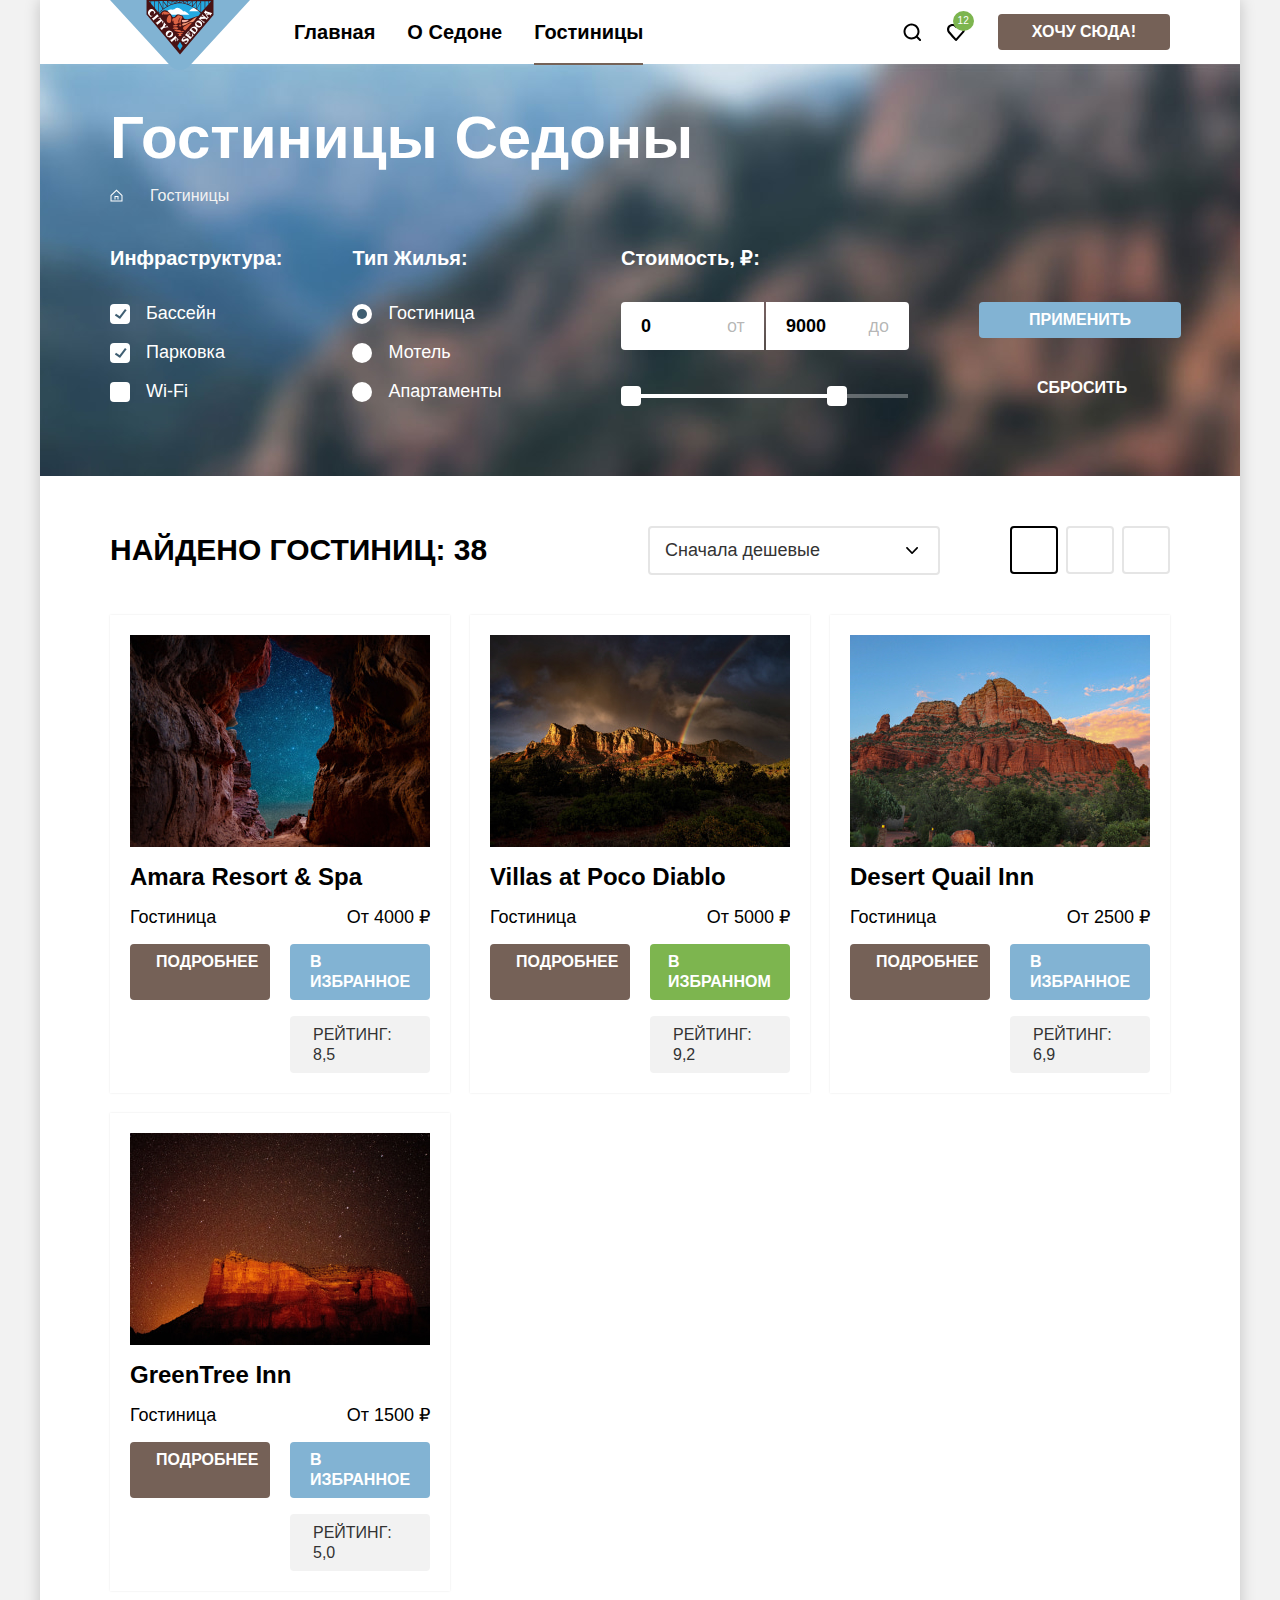
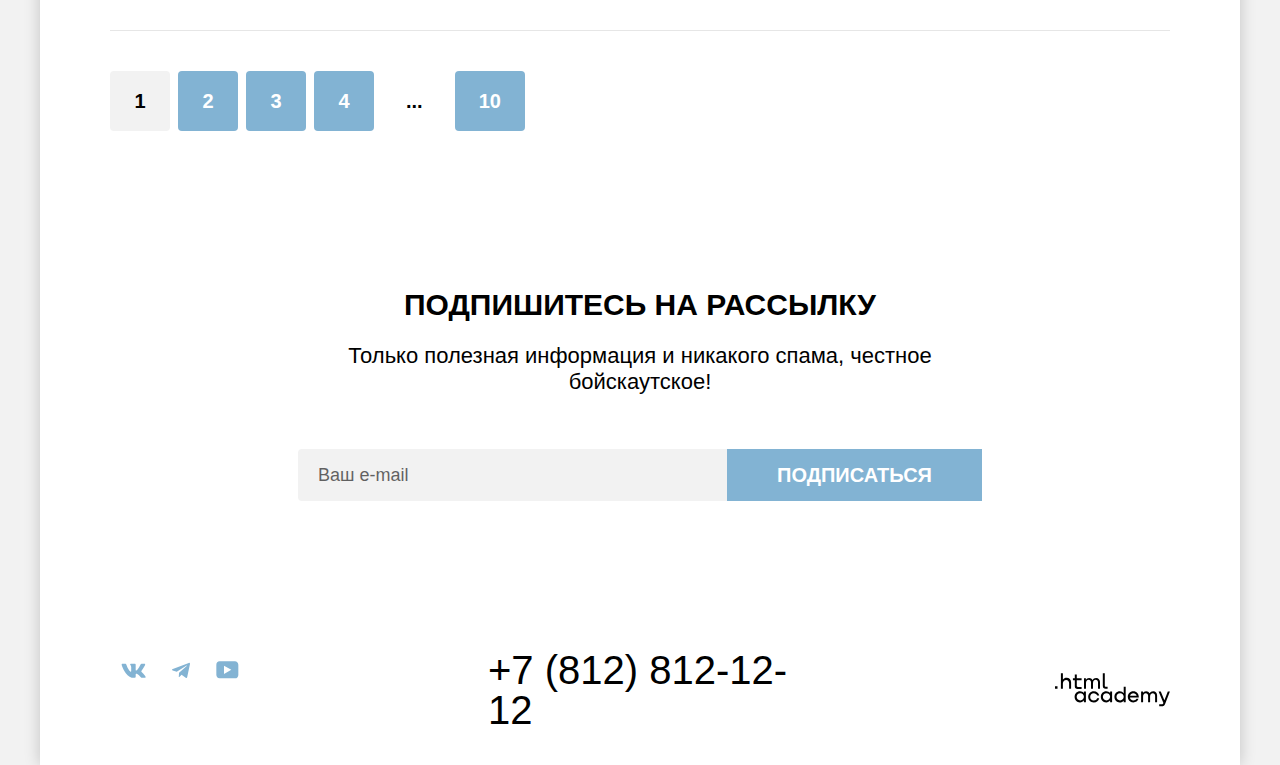
==== commit 82ae9ef9: "add final style" ====
--- a/catalog.html
+++ b/catalog.html
@@ -70,21 +70,24 @@
             <legend class="form-name">Инфраструктура:</legend>
             <ul class="form-infrastructure-list">
               <li class="form-infrastructure-item">
-                <label for="pool" class="label-text">
-                  <input type="checkbox" name="Бассейн" id="pool" checked>
-                  Бассейн
+                <label class="label-text" for="pool">
+                  <input class="visually-hidden control-input" type="checkbox" name="Бассейн" id="pool" checked>
+                  <span class="control-mark"></span>
+                  <span class="control-label">Бассейн</span>
                 </label>
               </li>
               <li class="form-infrastructure-item">
-                <label for="parking" class="label-text">
-                  <input type="checkbox" name="Парковка" id="parking" checked>
-                  Парковка
+                <label class="label-text" for="parking">
+                  <input class="visually-hidden control-input" type="checkbox" name="Парковка" id="parking" checked>
+                  <span class="control-mark"></span>
+                  <span class="control-label">Парковка</span>
                 </label>
               </li>
               <li class="form-infrastructure-item">
-                <label for="wi-fi" class="label-text">
-                  <input type="checkbox" id="wi-fi" name="Wi-Fi">
-                  Wi-Fi
+                <label class="label-text" for="wi-fi">
+                  <input class="visually-hidden control-input" type="checkbox" id="wi-fi" name="Wi-Fi">
+                  <span class="control-mark"></span>
+                  <span class="control-label">Wi-Fi</span>
                 </label>
               </li>
             </ul>
@@ -94,20 +97,23 @@
             <ul class="form-bilding-list">
               <li class="form-bilding-item">
                 <label for="hotel" class="label-text">
-                  <input type="radio" value="hotel" name="type-bilding" id="hotel" checked>
-                  Гостиница
+                  <input class="visually-hidden control-input" type="radio" value="hotel" name="type-bilding" id="hotel" checked>
+                  <span class="control-mark-radio"></span>
+                  <span class="control-label">Гостиница</span>
                 </label>
               </li>
               <li class="form-bilding-item">
                 <label for="motel" class="label-text">
-                  <input type="radio" value="motel" name="type-bilding" id="motel">
-                  Мотель
+                  <input class="visually-hidden control-input" type="radio" value="motel" name="type-bilding" id="motel">
+                  <span class="control-mark-radio"></span>
+                  <span class="control-label">Мотель</span>
                 </label>
               </li>
               <li class="form-bilding-item">
                 <label class="label-text" for="appartament">
-                  <input type="radio" value="appartement" name="type-bilding" id="appartament">
-                    Апартаменты
+                  <input class="visually-hidden control-input" type="radio" value="appartement" name="type-bilding" id="appartament">
+                  <span class="control-mark-radio"></span>
+                  <span class="control-label">Апартаменты</span>
                 </label>
               </li>
             </ul>
@@ -115,12 +121,21 @@
           <fieldset class="form-group-price">
             <legend class="form-name">Стоимость, ₽:</legend>
             <div class="price-input-wraper">
-              <label class="label-number-min" for="number-min">от</label>
-              <input class="price-input-min" type="number" name="price from" value="0" id="number-min" placeholder="0">
-              <label class="label-number-max" for="number-max">до</label>
-              <input class="price-input-max" type="number" name="price before" value="9000" id="number-max" placeholder="9000">
+              <label class="label-number-min" for="number-min">
+                <span class="label-number-text">от</span>
+                <input class="price-input-min" type="number" name="min-price" value="0" id="number-min" placeholder="0">
+              </label>
+              <label class="label-number-max" for="number-max">
+                <span class="label-nimber-text">до</span>
+                <input class="price-input-max" type="number" name="max-price" value="9000" id="number-max" placeholder="9000">
+              </label>
             </div>
-            <input type="range" min="0" max="9000" step="1" value="0">
+            <div class="range-scale">
+              <div class="range-bar" style="left: 0; width: 226px;">
+                <button class="range-toggle toggle-min" type="button"></button>
+                <button class="range-toggle toggle-max" type="button"></button>
+              </div>
+            </div>
           </fieldset>
           <div class="form-actions-button">
             <button type="submit" class="filter-button-submit">Применить</button>
--- a/styles/styles.css
+++ b/styles/styles.css
@@ -472,7 +472,7 @@
 
 .input-email {
   box-sizing: border-box;
-  font-family: "PT Sans", sans-serif;
+  font-family: inherit;
   font-size: 18px;
   font-weight: 400;
   line-height: 24px;
@@ -741,7 +741,7 @@
   padding: 0;
 }
 
-.breadcrumbs-link-home{
+.breadcrumbs-link-home {
   display: block;
   position: relative;
   padding-top: 3px;
@@ -749,6 +749,15 @@
   width: 13px;
   height: 15px;
   fill: #fff;
+}
+
+.breadcrumbs-link-home:hover,
+.breadcrumbs-link-home:focus  {
+  opacity: 0.6;
+}
+
+.breadcrumbs-link-home:active {
+  opacity: 0.3;
 }
 
 .breadcrumbs-icon-home {
@@ -833,25 +842,99 @@
 }
 
 .label-text {
+  display: block;
+  position: relative;
+  padding-left: 36px;
   line-height: 23px;
 }
 
-input[type=checkbox] {
-  margin-right: 16px;
-}
-
-input[type=radio] {
-  margin-right: 16px;
+.control-mark {
+  position: absolute;
+  width: 20px;
+  height: 20px;
+  background-color: #fff;
+  border-radius: 4px;
+  top: 2px;
+  left: 0;
+}
+
+.label-text:hover {
+  opacity: 0.6;
+}
+
+.label-text:active {
+  opacity: 0.3;
+}
+
+.control-input[type="checkbox"]:focus-visible + .control-mark {
+  content: "";
+  position: absolute;
+  width: 20px;
+  height: 20px;
+  outline: 3px solid #83B3D3;
+  border-radius: 4px;
+}
+
+.control-input[type="checkbox"]:checked + .control-mark::before,
+.control-input[type="checkbox"]:checked + .control-mark::after {
+  position: absolute;
+  content: "";
+  background-color: #3F5E72;
+  height: 2px;
+}
+
+.control-input[type="checkbox"]:checked + .control-mark::before {
+  rotate: 34deg;
+  width: 5px;
+  top: 11px;
+  left: 5px;
+}
+
+.control-input[type="checkbox"]:checked + .control-mark::after {
+  rotate: 307deg;
+  width: 11px;
+  top: 9px;
+  left: 7px;
+}
+
+.control-mark-radio {
+  position: absolute;
+  width: 20px;
+  height: 20px;
+  background-color: #fff;
+  border-radius: 50%;
+  top: 2px;
+  left: 0;
+}
+
+.control-input[type="radio"]:focus-visible + .control-mark-radio {
+  content: "";
+  position: absolute;
+  width: 20px;
+  height: 20px;
+  outline: 3px solid #83B3D3;
+  border-radius: 50%;
+}
+
+.control-input[type="radio"]:checked + .control-mark-radio::before {
+  position: absolute;
+  content: "";
+  background-color: #3F5E72;
+  height: 10px;
+  width: 10px;
+  top: 5px;
+  left: 5px;
+  border-radius: 50%;
 }
 
 .price-input-wraper {
   display: flex;
-  margin-bottom: 33px;
-  position: relative;
+  margin-bottom: 44px;
 }
 
 .price-input-min,
 .price-input-max {
+  font: inherit;
   font-size: 18px;
   font-weight: 700;
   line-height: 24px;
@@ -860,9 +943,15 @@
   background-color: #fff;
   box-sizing: border-box;
   margin: 0;
-  padding: 12px 0 12px 20px;
+  padding: 12px 38px 12px 20px;
   border: none;
   position: relative;
+}
+
+.price-input-min::-webkit-inner-spin-button,
+.price-input-max::-webkit-inner-spin-button {
+  appearance: none;
+  margin: 0;
 }
 
 .price-input-min {
@@ -874,7 +963,23 @@
   border-radius: 0 4px 4px 0;
 }
 
-.label-number-min {
+.label-number-min,
+.label-number-max {
+  position: relative;
+}
+
+.label-number-min:hover .price-input-min,
+.label-number-max:hover .price-input-max{
+  background-color: #E6E6E6;
+}
+
+.price-input-min:focus,
+.price-input-max:focus {
+  background-color: #E6E6E6;
+  outline: 1px solid #83B3D3;
+}
+
+.label-number-min span {
   position: absolute;
   top: 12px;
   left: 106px;
@@ -883,7 +988,7 @@
   color: rgba(0, 0, 0, 0.3);
 }
 
-.label-number-max {
+.label-number-max span {
   position: absolute;
   top: 12px;
   right: 20px;
@@ -892,47 +997,43 @@
   color: rgba(0, 0, 0, 0.3);
 }
 
-input[type=range] {
+.range-scale {
+  position: relative;
   width: 287px;
-  -webkit-appearance: none;
-  -moz-appearance: none;
-  appearance: none;
-}
-
-input[type="range" i] {
-  margin: 0;
-}
-
-input[type=range]::-webkit-slider-runnable-track {
   height: 4px;
-  margin: 0;
+  background-color: rgba(255, 255, 255, 0.3);
+}
+
+.range-bar {
+  position: absolute;
+  height: 4px;
   background-color: #fff;
 }
 
-input[type=range]::-webkit-slider-thumb {
-  -webkit-appearance: none;
+.range-toggle {
+  position: absolute;
   width: 20px;
   height: 20px;
+  border: none;
   background-color: #fff;
   border-radius: 4px;
   cursor: pointer;
-  margin: 0;
-  margin-top: -7px;
-}
-
-/* input[type=range]::-moz-range-thumb {
-  width: 20px;
-  height: 20px;
-
-  cursor: pointer;
-}
-
-input[type=range]::-moz-range-track {
-  height: 4px;
-  margin: 0;
-  background-color: #fff;
-} */
-
+}
+
+.range-toggle:focus,
+.range-toggle:active {
+  outline: 3px solid #83B3D3;
+}
+
+.toggle-min {
+  top: -8px;
+  left: 0;
+}
+
+.toggle-max {
+  top: -8px;
+  right: 0;
+}
 
 .filter-button-submit {
   font-size: 16px;
@@ -983,10 +1084,13 @@
 
 .cards-filter-wraper {
   display: flex;
+  width: 522px;
 }
 
 .button-view-list {
   display: flex;
+  flex-wrap: wrap;
+  width: 160px;
   list-style-type: none;
   gap: 8px;
   margin: 0;
@@ -1055,7 +1159,7 @@
 }
 
 .filter-sorting {
-  font-family: "PT Sans", sans-serif;
+  font-family: inherit;
   color: #333;
   background-color: #fff;
   border-color: #E5E5E5;
@@ -1067,7 +1171,12 @@
   width: 292px;
   height: 49px;
   padding: 12px 15px;
+  padding-right: 35px;
   margin-right: 70px;
+  appearance: none;
+  background-image: url(../images/down_arrow.svg);
+  background-repeat: no-repeat;
+  background-position: right 20px center;
 }
 
 .filter-sorting:hover {
@@ -1308,3 +1417,336 @@
   color: #000;
   background-color: #fff;
 }
+
+/* modal container */
+
+.modal-container {
+  position: fixed;
+  top: 0;
+  left: 0;
+  width: 100%;
+  height: 100%;
+  background-color: rgba(242, 242, 242, 0.8);
+  z-index: 1;
+  display: flex;
+}
+
+/* .modal-container-close {
+  display: none;
+} */
+
+.modal {
+  position: relative;
+  margin: auto;
+  padding: 64px 70px;
+  background-color: #fff;
+  border-radius: 30px;
+  box-shadow: 0 25px 50px 0 rgba(0, 0, 0, 0.15);
+}
+
+.modal-auth {
+  width: 717px;
+  box-sizing: border-box;
+}
+
+.modal-button-close {
+  position: absolute;
+  top: 64px;
+  right: 52px;
+  width: 52px;
+  height: 52px;
+  background-color: #F2F2F2;
+  border: none;
+  border-radius: 50%;
+  padding: 0;
+  cursor: pointer;
+}
+
+.modal-title {
+  margin: 0;
+  margin-bottom: 64px;
+  font-family: "PT Sans", sans-serif;
+  font-size: 30px;
+  line-height: 36px;
+  font-weight: 700;
+  text-transform: uppercase;
+  color: #000;
+  width: 682px;
+}
+
+.modal-content {
+  display: flex;
+  flex-direction: column;
+}
+
+.fild-group {
+  display: flex;
+  flex-direction: column;
+  border: none;
+  padding: 0;
+  margin: 0;
+}
+
+.modal-form {
+  display: flex;
+  flex-direction: column;
+  gap: 27px;
+}
+
+.quantity-human-wraper {
+  display: flex;
+  justify-content: space-between;
+}
+
+.fild-group-label,
+.number-adalts-label,
+.number-children-label {
+  display: flex;
+  align-items: center;
+  font-family: "PT Sans", sans-serif;
+  font-size: 20px;
+  font-weight: 700;
+  line-height: 24px;
+  text-transform: capitalize;
+  position: relative;
+}
+
+.fild-booking-date {
+  box-sizing: border-box;
+  border: none;
+  background-color: #F2F2F2;
+  width: 440px;
+  height: 48px;
+  border-radius: 4px;
+  color: #000;
+  font-family: "PT Sans", sans-serif;
+  font-size: 18px;
+  font-weight: 700;
+  line-height: 24px;
+  padding: 12px 20px;
+}
+
+.fild-booking-date::placeholder {
+  opacity: 0.6;
+}
+
+.input-label {
+  margin-right: auto;
+}
+
+.warning-input {
+  box-sizing: border-box;
+  width: 440px;
+  margin-left: auto;
+  padding-left: 20px;
+}
+
+.warning-input.message-error{
+  color: #FF5757;
+  font-family: "PT Sans", sans-serif;
+  font-size: 16px;
+}
+
+.warning-input.message {
+  font-family: "PT Sans", sans-serif;
+  font-size: 16px;
+}
+
+.input-icon {
+  position: absolute;
+  box-sizing: border-box;
+  top: 10px;
+  right: 17px;
+  padding: 2px 2px 3px;
+  opacity: 0.3;
+}
+
+.number-adalts,
+.number-children {
+  box-sizing: border-box;
+  border: none;
+  background-color: #F2F2F2;
+  width: 111px;
+  height: 48px;
+  border-radius: 4px;
+  color: #000;
+  font-family: "PT Sans", sans-serif;
+  text-align: center;
+  font-size: 18px;
+  font-weight: 700;
+  line-height: 20px;
+}
+
+.number-adalts::-webkit-inner-spin-button,
+.number-children::-webkit-inner-spin-button {
+  appearance: none;
+  margin: 0;
+}
+
+.adalts-label,
+.children-label {
+  margin-right: 46px;
+}
+
+.children-label {
+  margin-right: 82px;
+}
+
+.button-minus,
+.button-plus {
+  box-sizing: border-box;
+  position: absolute;
+  background-color: transparent;
+  padding: 0;
+  border: none;
+  cursor: pointer;
+}
+
+.button-minus {
+  top: 14px;
+  right: 80px;
+}
+
+.button-minus svg {
+  display: block;
+}
+
+.minus-icon {
+  fill: rgba(117, 97, 87, 0.3);
+}
+
+.button-plus {
+  top: 14px;
+  right: 10px;
+  padding: 3px;
+}
+
+.button-plus svg {
+  display: block;
+}
+
+.pluse-icon {
+  fill: rgba(117, 97, 87, 0.3);
+}
+
+
+.submit-booking-btn {
+  box-sizing: border-box;
+  width: 577px;
+  height: 60px;
+  border: none;
+  border-radius: 10px;
+  color: #FFFFFF;
+  background-color: #83B3D3;
+  padding: 18px 77px;
+  margin-top: 21px;
+  font-family: "PT Sans", sans-serif;
+  font-size: 20px;
+  font-weight: 700;
+  line-height: 24px;
+  text-transform: uppercase;
+}
+
+.tooltip {
+  position: absolute;
+}
+
+.tooltip-toggle {
+  display: block;
+  border: none;
+  background-color: #83B3D3;
+  padding: 0;
+  margin: 0;
+  margin-left: 10px;
+  width: 26px;
+  height: 26px;
+  border-radius: 50%;
+}
+
+.tooltip-icon {
+  display: block;
+  width: 100%;
+}
+
+.tooltip-text {
+  display: none;
+  box-sizing: border-box;
+  position: absolute;
+  background-color: #333333;
+  color: #fff;
+  font-size: 16px;
+  font-weight: 400;
+  text-transform: none;
+  line-height: 20px;
+  padding: 19px 18px 21px 22px;
+  width: 256px;
+  border-radius: 10px;
+  transform: translateX(-41%) translateY(11%);
+  z-index: 1;
+  box-shadow: 0 15px 30px 0 rgba(0, 0, 0, 0.30);
+}
+
+.tooltip-toggle:hover + .tooltip-text,
+.tooltip-toggle:focus + .tooltip-text {
+  display: block;
+}
+
+.tooltip-figure {
+  display: block;
+  position: absolute;
+  width: 0;
+  height: 0;
+  border-left: 9px solid transparent;
+  border-right: 9px solid transparent;
+  border-bottom: 9px solid #333333;
+  top: -8px;
+  left: 118px;
+  background-color: transparent;
+}
+
+.modal-button-close:hover {
+  background-color: #E6E6E6;
+}
+
+.modal-button-close:focus {
+  outline: none;
+}
+
+.modal-button-close:focus-visible {
+  outline: 3px solid #83B3D3;
+  background-color: #E6E6E6;
+}
+
+.modal-button-close:active svg {
+  opacity: 0.3;
+}
+
+.fild-booking-date:hover {
+  background-color: #E6E6E6;
+}
+
+.fild-booking-date:focus {
+  outline: 3px solid #83B3D3;
+  background-color: #E6E6E6;
+}
+
+.button-minus:hover .minus-icon,
+.button-plus:hover .pluse-icon{
+  fill: #000;
+}
+
+.button-minus:focus .minus-icon,
+.button-plus:focus .pluse-icon{
+  outline: none;
+}
+
+.button-minus:focus-visible,
+.button-plus:focus-visible {
+  outline: 3px solid #82B3D3;
+  border-radius: 4px;
+}
+
+.button-minus:active .minus-icon,
+.button-plus:active .pluse-icon{
+  opacity: 0.2;
+}
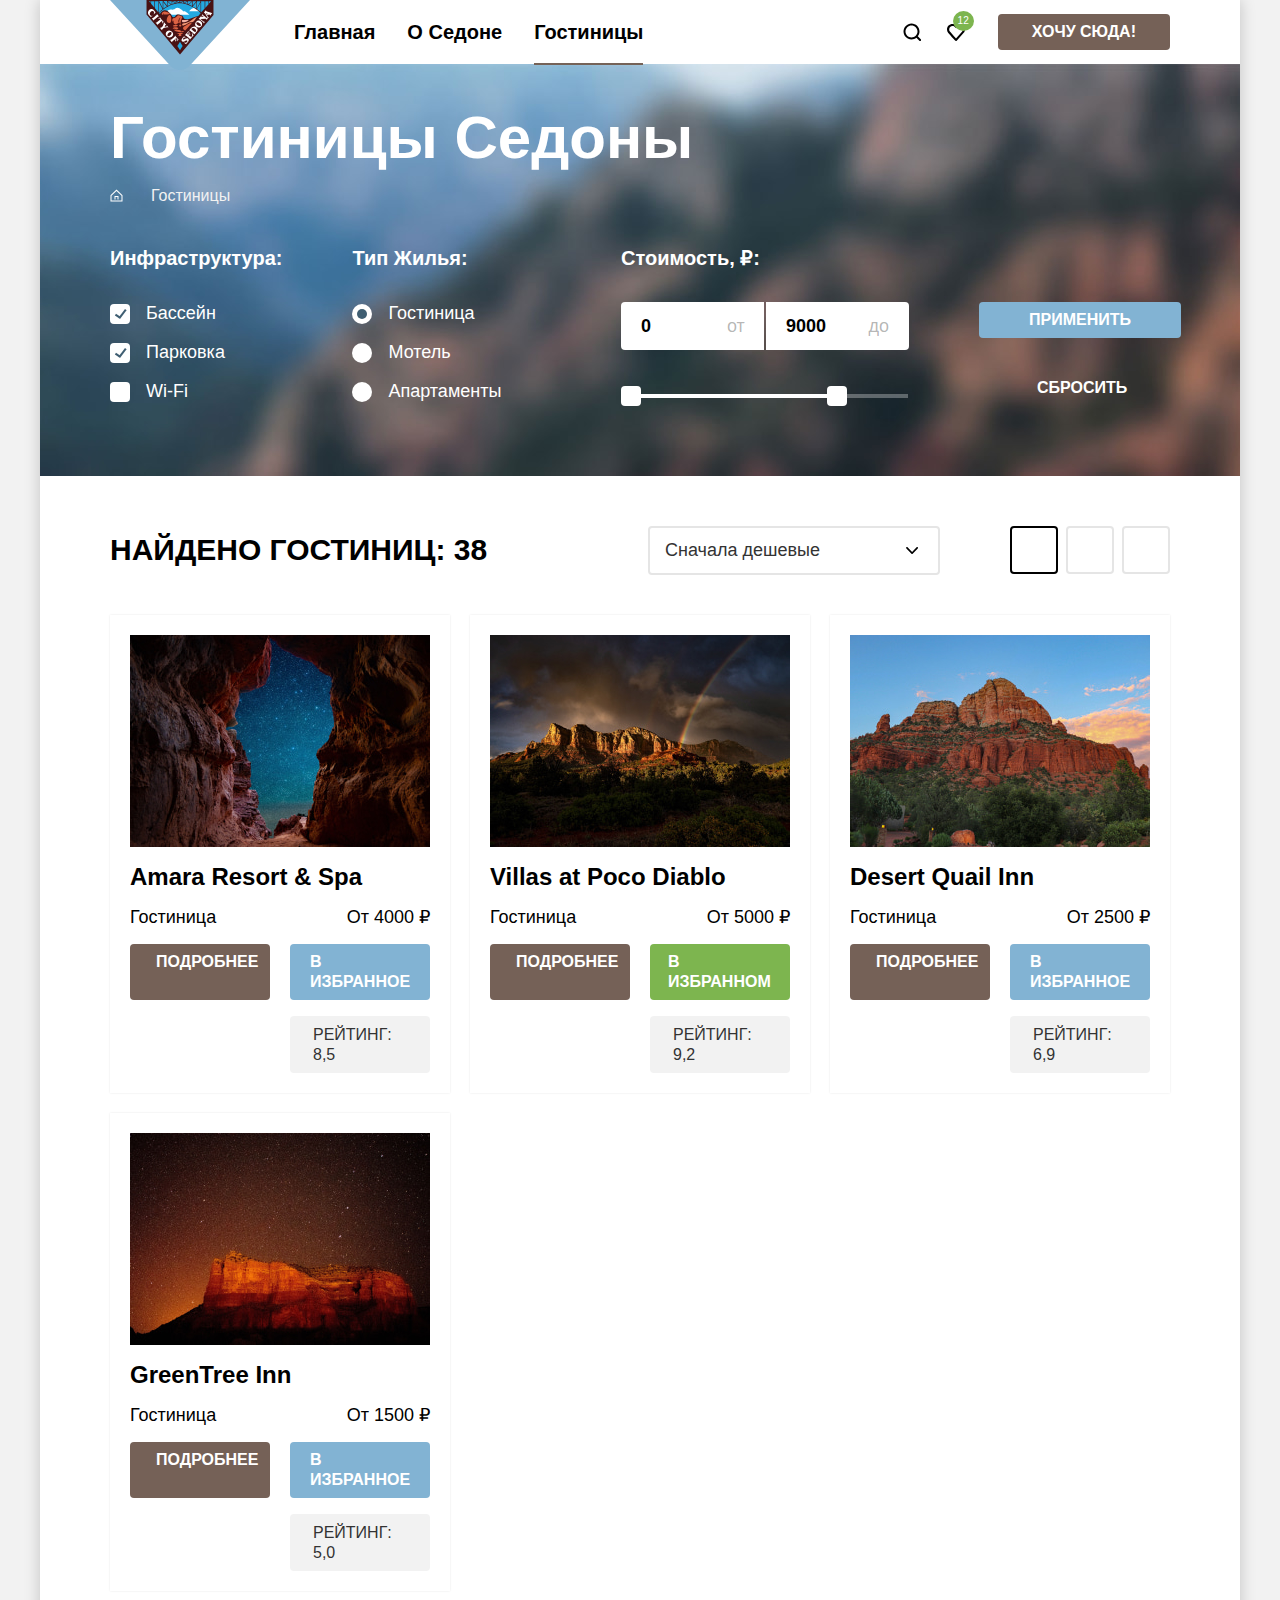
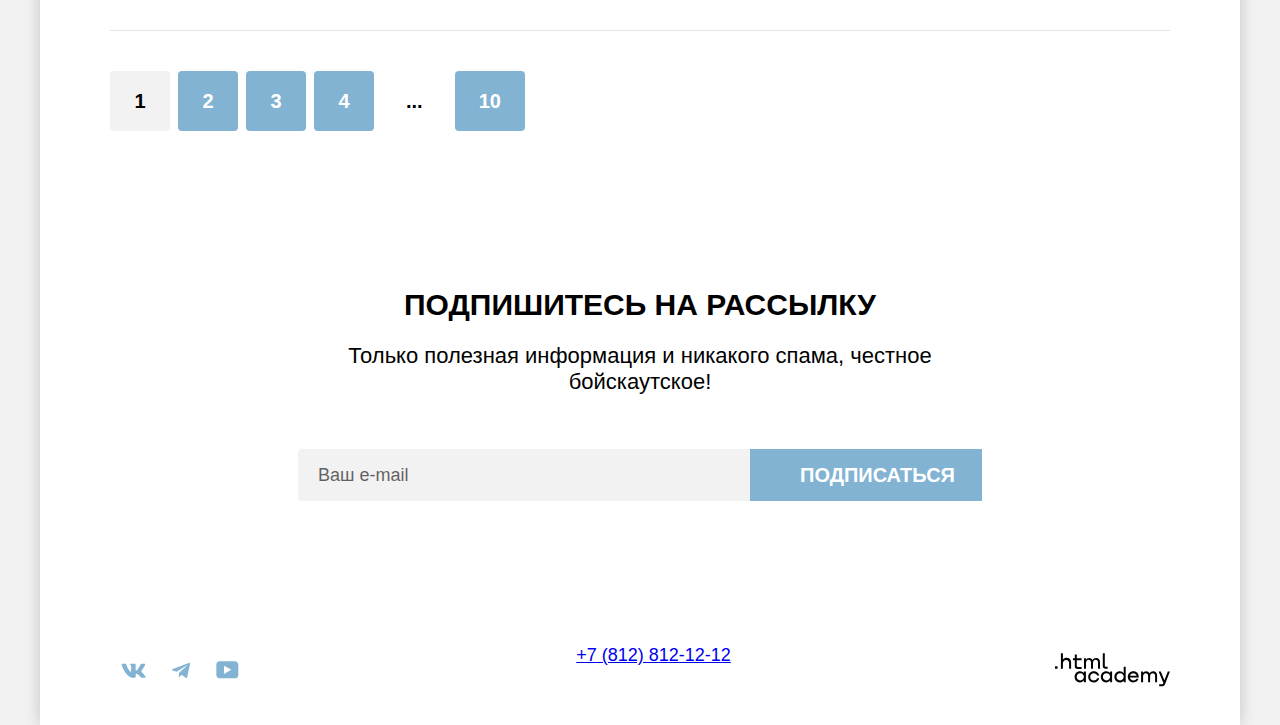
==== commit cc34ff28: "fix bag 4" ====
--- a/catalog.html
+++ b/catalog.html
@@ -57,9 +57,6 @@
             <a class="breadcrumbs-link-home" href="index.html">
               <svg xmlns="http://www.w3.org/2000/svg" width="13" height="15" fill="none" viewBox="0 0 13 15"><path fill="#fff" d="m6.5.5-6 5.8v6.2h12V6.3L6.5.5Zm5 11h-10V6.7l5-4.8 5 4.8v4.8Z"/><path fill="#fff" d="M4.5 10.5h1V8h2v2.5h1V7h-4v3.5Z"/></svg>
             </a>
-          </li>
-          <li class="breadcrumbs-item">
-            <div class="breadcrumbs-arrow"></div>
           </li>
           <li class="breadcrumbs-item">
             <a title="Вы находитесь тут" href="#">Гостиницы</a>
@@ -261,7 +258,7 @@
           <p class="section-description">Только полезная информация и никакого спама, честное бойскаутское!</p>
           <form class="subscrible-form" action="https://echo.htmlacademy.ru/" method="post">
             <label class="visually-hidden" for="email-subscrible">Укажите ваш email</label>
-            <input type="email" class="input-email" name="email" id="email-subscrible" placeholder="Ваш e-mail">
+            <input type="email" class="input-email" name="email" id="email-subscrible" placeholder="Ваш e-mail" required>
             <button type="submit" class="subscrible-button">Подписаться</button>
           </form>
         </div>
--- a/styles/styles.css
+++ b/styles/styles.css
@@ -176,6 +176,7 @@
   display: block;
   font-size: 16px;
   font-weight: 700;
+  font-family: inherit;
   text-transform: uppercase;
   background-color: #756157;
   margin: 14px 0 14px 20px;
@@ -186,17 +187,6 @@
   text-decoration: none;
 }
 
-/* .quantity-likes {
-  font-size: 10px;
-  font-weight: 400;
-  line-height: 10px;
-  color: #fff;
-
-  padding: 5px 5px 4px;
-  background-color: #7DB54F;
-  border-radius: 50%;
-} */
-
 /* main */
 /* section hero */
 .main-container {
@@ -313,19 +303,20 @@
 
 .advantages-invitation-item:nth-child(1) .invitation-item-wraper::before {
   content: "";
-  position: absolute;
-  top: 80px;
-  left: 162px;
+  display: block;
+  margin: 0 auto;
+  margin-bottom: 30px;
   background-image: url(../images/advantage_icon1.svg);
   background-repeat: no-repeat;
   width: 75px;
   height: 72px;
 }
+
 .advantages-invitation-item:nth-child(2) .invitation-item-wraper::before {
   content: "";
-  position: absolute;
-  top: 80px;
-  left: 162px;
+  display: block;
+  margin: 0 auto;
+  margin-bottom: 30px;
   background-image: url(../images/advantage_icon2.svg);
   background-repeat: no-repeat;
   width: 75px;
@@ -333,13 +324,13 @@
 }
 .advantages-invitation-item:nth-child(3) .invitation-item-wraper::before {
   content: "";
-  position: absolute;
-  top: 80px;
-  left: 162px;
+  display: block;
+  margin: 0 auto;
+  margin-bottom: 30px;
   background-image: url(../images/advantage_icon3.svg);
   background-repeat: no-repeat;
   width: 75px;
-  height: 76px;
+  height: 72px;
 }
 
 .invitation-item-wraper .advantages-title {
@@ -358,41 +349,38 @@
   line-height: 28px;
   margin: 0 auto;
   width: 175px;
-  margin-bottom: 30px;
   text-align: center;
   text-transform: uppercase;
   position: relative;
 }
 
-.advantages-list .advantages-title::before {
-  position: absolute;
+.advantages-list .advantages-title::after {
+  display: block;
   content: "";
-  top: 86px;
-  right: 57px;
-  bottom: 0;
-  left: 57px;
+  margin: 0 auto;
+  margin-top: 30px;
+  margin-bottom: 30px;
   background-color: rgba(0, 0, 0, 0.3);
   width: 60px;
   height: 2px;
 }
 
-.advantages-background .advantages-title::before {
-  position: absolute;
+.advantages-background .advantages-title::after {
+  display: block;
   content: "";
-  top: 86px;
-  right: 57px;
-  bottom: 0;
-  left: 57px;
+  margin: 0 auto;
+  margin-top: 30px;
+  margin-bottom: 30px;
   background-color: rgba(255, 255, 255, 0.3);
   width: 60px;
   height: 2px;
 }
 
 .advantages-description {
+  box-sizing: border-box;
   font-size: 18px;
   line-height: 21px;
   margin: 0;
-  margin-top: 30px;
   text-align: center;
   color: #333;
 }
@@ -477,7 +465,6 @@
   font-weight: 400;
   line-height: 24px;
   width: 452px;
-  height: 52px;
   border: none;
   background-color: #f2f2f2;
   padding: 12px 20px;
@@ -490,6 +477,7 @@
 }
 
 .subscrible-button {
+  width: 232px;
   font-size: 20px;
   font-weight: 700;
   line-height: 36px;
@@ -516,7 +504,7 @@
   display: flex;
   flex-wrap: wrap;
   min-width: 142px;
-  max-width: 160px;
+  max-width: 188px;
   list-style-type: none;
   margin: 5px 0;
   padding: 0;
@@ -543,13 +531,16 @@
   fill: #83B3D3;
 }
 
-.phone-link {
+.phone-wraper {
+  width: 331px;
+  display: flex;
+  flex-wrap: wrap;
+  align-items: center;
+}
+
+.phone-wraper .phone-link {
   font-size: 40px;
   line-height: 40px;
-
-  width: 331px;
-  margin-top: 5px;
-  margin-bottom: 5px;
   color:#000;
   text-decoration: none;
 }
@@ -733,12 +724,31 @@
 
 .breadcrumbs-list {
   display: flex;
-  gap: 10px;
   font-size: 16px;
   list-style-type: none;
   margin: 0;
   margin-bottom: 40px;
   padding: 0;
+}
+
+.breadcrumbs-item {
+  position: relative;
+}
+
+.breadcrumbs-item:after {
+  content: "";
+  position: absolute;
+  top: 6px;
+  right: 10px;
+  width: 7px;
+  height: 10px;
+  background-image: url(../images/bread_crumbs_arrow.svg);
+  background-repeat: no-repeat;
+  background-position: center;
+}
+
+.breadcrumbs-item:last-child::after {
+  content: none;
 }
 
 .breadcrumbs-link-home {
@@ -749,6 +759,7 @@
   width: 13px;
   height: 15px;
   fill: #fff;
+  margin-right: 28px;
 }
 
 .breadcrumbs-link-home:hover,
@@ -769,18 +780,10 @@
   margin: auto;
 }
 
-.breadcrumbs-arrow {
-  width: 7px;
-  height: 10px;
-  margin: 5px auto;
-  background-image: url(../images/bread_crumbs_arrow.svg);
-  background-repeat: no-repeat;
-  background-position: center;
-}
-
 .breadcrumbs-item a {
   color: #F2F2F2;
   text-decoration: none;
+  margin-right: 28px;
 }
 
 .catalog-form-filter {
@@ -1226,22 +1229,12 @@
   background-color: #E6E6E6;
 
 }
-/* на флексах */
-/* .cards-item {
-  box-sizing: border-box;
-  width: 340px;
-  padding: 20px;
-  display: flex;
-  flex-direction: column;
-  gap: 16px;
-  box-shadow: 0 0 2px rgba(230, 230, 230, 1);
-  border-radius: 4px;
-} */
 
 /* на гридах карточки */
 .cards-item {
   display: grid;
   grid-template-columns: repeat(2, 140px);
+  grid-template-rows: 1fr;
   gap: 16px 20px;
   padding: 20px;
   box-shadow: 0 0 2px rgba(230, 230, 230, 1);
@@ -1303,6 +1296,7 @@
   box-sizing: border-box;
   font-size: 16px;
   font-weight: 700;
+  font-family: inherit;
   line-height: 20px;
   text-transform: uppercase;
   color: #fff;
@@ -1319,6 +1313,7 @@
   box-sizing: border-box;
   font-size: 16px;
   font-weight: 700;
+  font-family: inherit;
   line-height: 20px;
   text-transform: uppercase;
   color: #fff;
@@ -1430,11 +1425,11 @@
   z-index: 1;
   display: flex;
 }
-
-/* .modal-container-close {
+/* ////////////////////// */
+.modal-container-close {
   display: none;
-} */
-
+}
+/* ///////////////////// */
 .modal {
   position: relative;
   margin: auto;
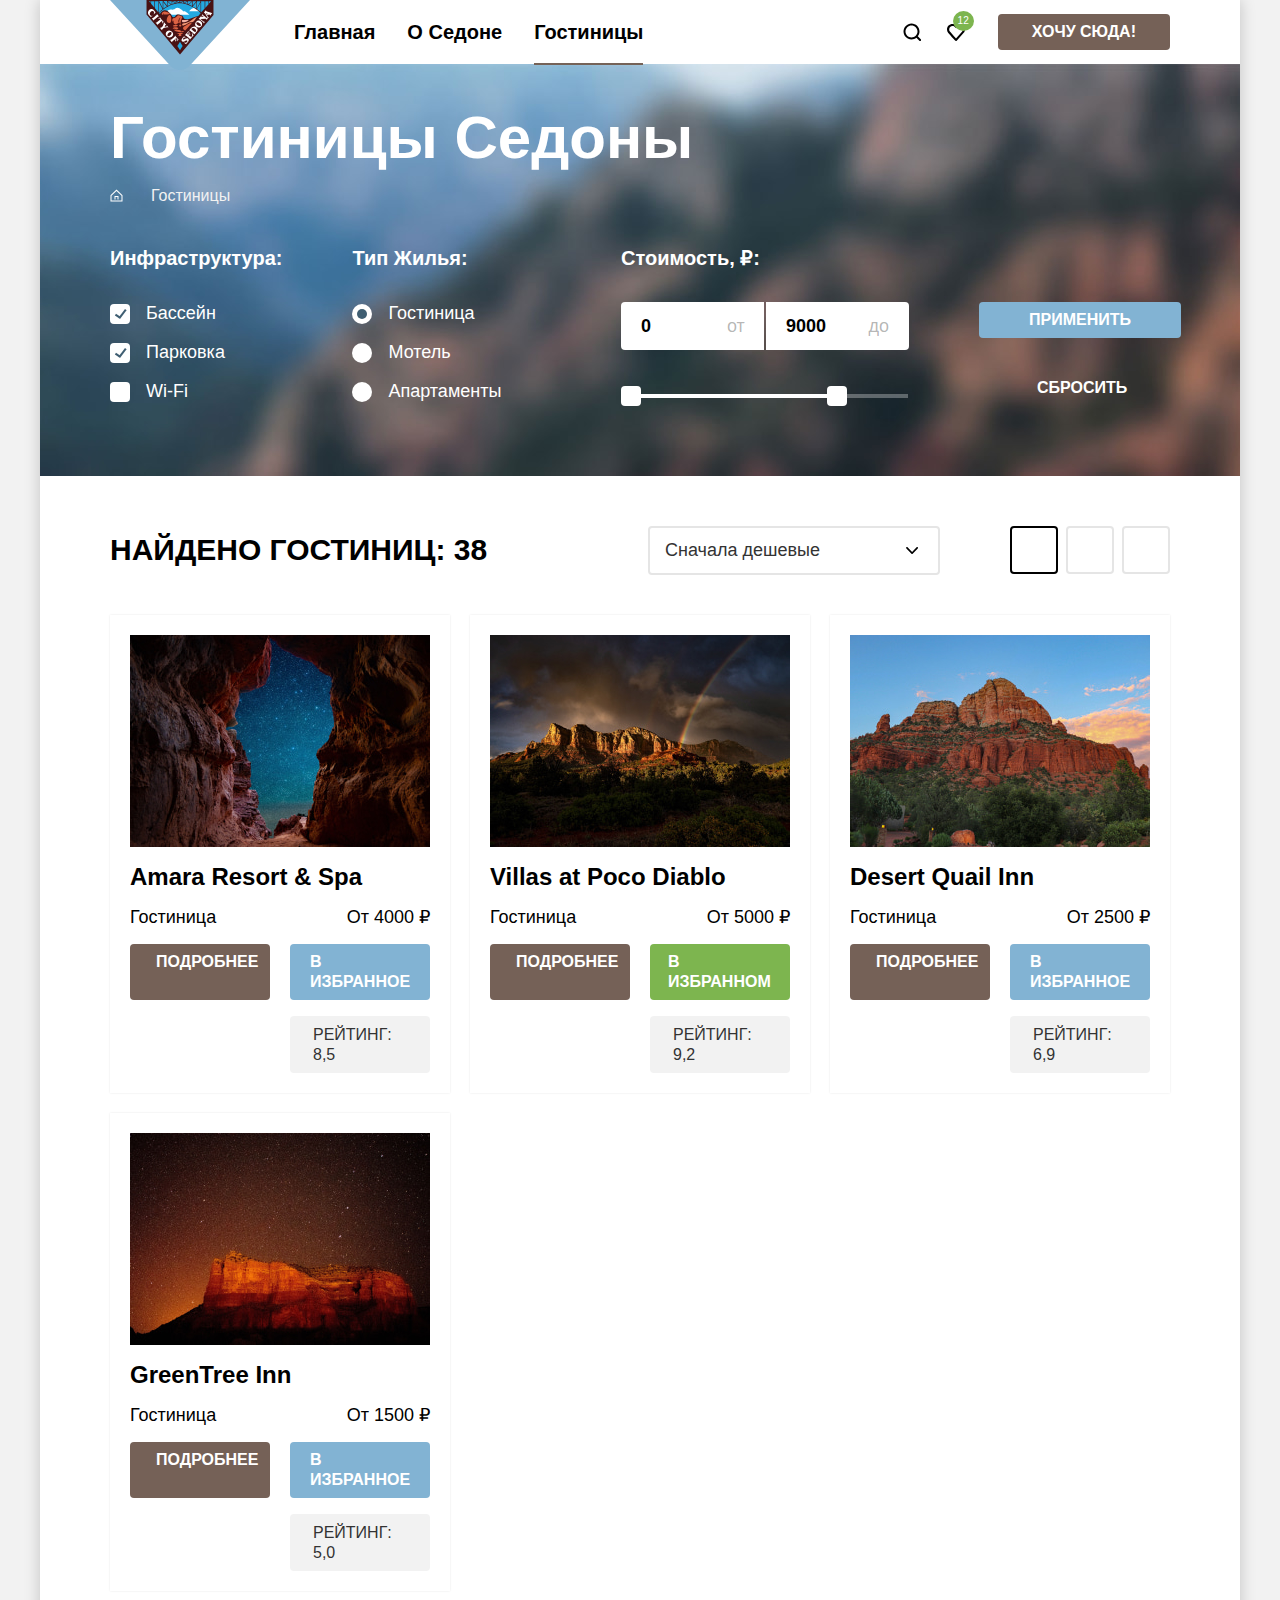
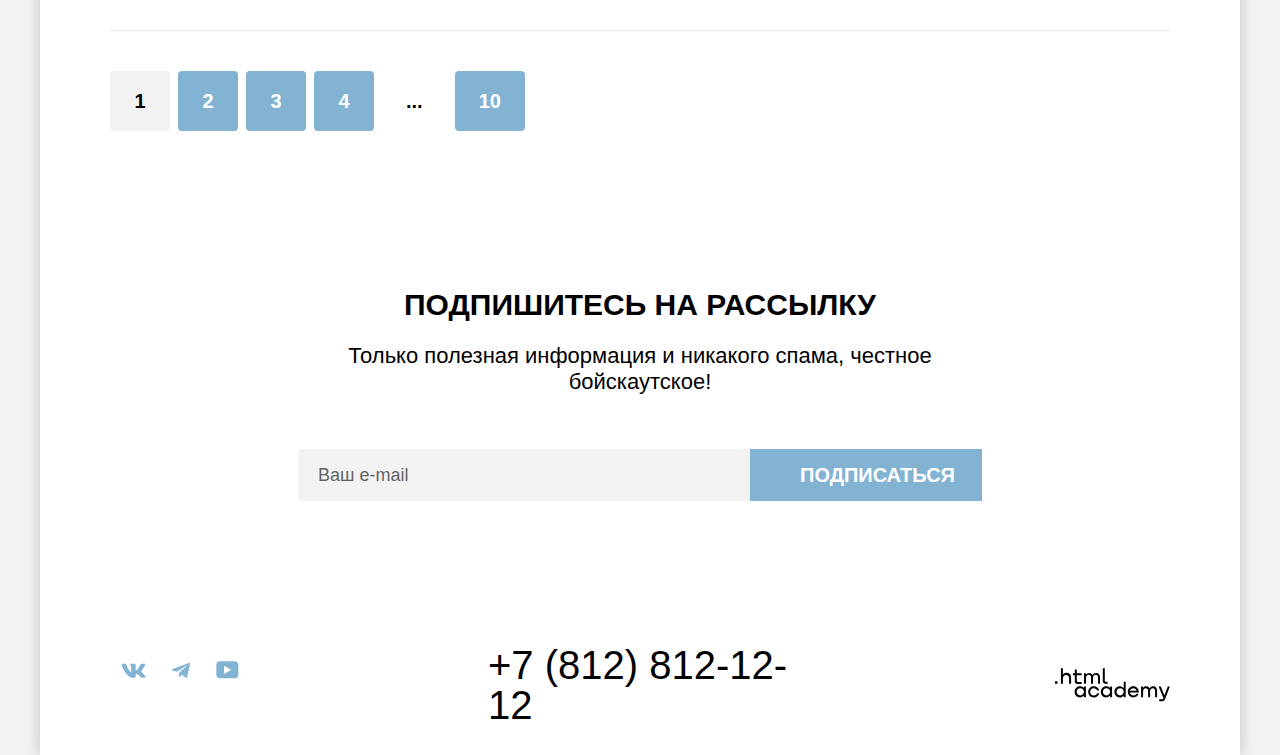
==== commit 90e6c83c: "fix" ====
--- a/catalog.html
+++ b/catalog.html
@@ -288,7 +288,9 @@
             </a>
           </li>
         </ul>
-        <a href="tel:+78128121212" class="phone-link">+7 (812) 812-12-12</a>
+        <div class="phone-wraper">
+          <a href="tel:+78128121212" class="phone-link">+7 (812) 812-12-12</a>
+        </div>
         <a href="https://htmlacademy.ru/" class="footer-logo-link">
           <svg class="academy-logo" aria-hidden="true" focusable="false" xmlns="http://www.w3.org/2000/svg" width="115" height="34" fill="none" viewBox="0 0 115 34"><path d="M0 13.256v2.6h2.5v-2.6H0ZM11.6 4.856c-1.6 0-2.8.7-3.6 1.7h-.1v-6.2h-2v15.5h2v-5.3c0-2.1 1.3-3.6 3.3-3.6 1.8 0 2.9 1.4 2.9 3.2v5.7h2v-6.1c.1-3-1.8-4.9-4.5-4.9ZM26.6 5.156h-4.8v-3.7h-2v3.8h-1.9v2h1.9v6c0 1.7 1 2.7 2.7 2.7h4.1v-2h-3.7c-.7 0-1.1-.4-1.1-1.1v-5.7h4.8v-2ZM41.1 4.956c-1.6 0-2.9.8-3.5 2.1h-.1c-.6-1.2-1.8-2.1-3.4-2.1-1.4 0-2.5.8-3.1 1.8h-.1v-1.6H29v10.6h2v-5.4c0-2 1-3.5 2.6-3.5 1.5 0 2.4 1 2.4 2.6v6.3h2v-5.6c0-2.4 1.4-3.3 2.6-3.3 1.5 0 2.4 1 2.4 2.6v6.3h2v-6.5c.1-2.5-1.4-4.3-3.9-4.3ZM47.8 13.056c0 1.7 1 2.7 2.8 2.7h2v-2h-1.7c-.7 0-1.1-.4-1.1-1.1V.356h-2v12.7ZM28.9 20.056c-.9-1.1-2.2-1.8-3.9-1.8-3.1 0-5.4 2.3-5.4 5.6s2.3 5.6 5.4 5.6c1.8 0 3-.8 3.8-1.9h.1v1.6h2v-10.6h-2v1.5Zm-3.6 7.4c-2.2 0-3.6-1.6-3.6-3.6s1.4-3.6 3.6-3.6 3.6 1.6 3.6 3.6c0 1.9-1.4 3.6-3.6 3.6ZM44.2 22.356c-.5-2.4-2.6-4.1-5.4-4.1-3.4 0-5.6 2.5-5.6 5.6 0 3.1 2.2 5.6 5.6 5.6 2.8 0 4.9-1.8 5.4-4.2h-2.1c-.4 1.3-1.7 2.3-3.3 2.3-2.2 0-3.6-1.6-3.6-3.6s1.4-3.6 3.6-3.6c1.6 0 2.8 1 3.3 2.2h2.1v-.2ZM55.1 20.056c-.9-1.1-2.2-1.8-3.9-1.8-3.1 0-5.4 2.3-5.4 5.6s2.3 5.6 5.4 5.6c1.8 0 3-.8 3.8-1.9h.1v1.6h2v-10.6h-2v1.5Zm-3.6 7.4c-2.2 0-3.6-1.6-3.6-3.6s1.4-3.6 3.6-3.6 3.6 1.6 3.6 3.6c0 1.9-1.5 3.6-3.6 3.6ZM68.7 20.156c-.9-1.1-2.2-1.9-3.9-1.9-3.1 0-5.4 2.3-5.4 5.6s2.2 5.6 5.4 5.6c1.7 0 3-.8 3.8-1.8h.1v1.5h2v-15.4h-2v6.4Zm-3.6 7.3c-2.2 0-3.6-1.6-3.6-3.6s1.4-3.6 3.6-3.6 3.6 1.6 3.6 3.6c-.1 2-1.5 3.6-3.6 3.6ZM78.3 18.256c-3.3 0-5.5 2.5-5.5 5.6 0 3 2.1 5.6 5.5 5.6 2.5 0 4.5-1.3 5.2-3.6h-2.1c-.5 1-1.6 1.6-3 1.6-1.9 0-3.3-1.3-3.4-2.9h8.8c.2-3.6-2-6.3-5.5-6.3Zm0 1.9c1.7 0 3 1 3.3 2.6h-6.5c.3-1.5 1.5-2.6 3.2-2.6ZM98.2 18.256c-1.6 0-2.9.8-3.6 2h-.1c-.6-1.2-1.8-2-3.4-2-1.4 0-2.5.7-3.1 1.8v-1.5h-1.9v10.6h2v-5.4c0-2 1-3.4 2.6-3.5 1.5 0 2.4 1 2.4 2.6v6.3h2v-5.6c0-2.4 1.4-3.3 2.6-3.3 1.5 0 2.4 1 2.4 2.6v6.3h2v-6.5c.1-2.6-1.4-4.4-3.9-4.4ZM109.4 27.356l-3.6-8.9h-2.2l4.8 11.6c-.3.9-.7 1.2-1.7 1.2h-2.5v2h2.5c1.8 0 2.8-.8 3.5-2.6l4.7-12.2h-2.1l-3.4 8.9Z"/></svg>
         </a>
--- a/styles/styles.css
+++ b/styles/styles.css
@@ -117,26 +117,6 @@
   border-radius: 50%;
   z-index: 1;
 }
-
-/* .user-actions-item:nth-child(1) .user-navigation-link {
-  display: block;
-  padding: 22px 12px;
-  background-image: url(../images/serch.svg);
-  background-position: center;
-  background-repeat: no-repeat;
-  min-width: 20px;
-  min-height: 20px;
-}
-
-.user-actions-item:nth-child(2) .user-navigation-link {
-  display: block;
-  padding: 22px 12px;
-  background-image: url(../images/likes.svg);
-  background-position: center;
-  background-repeat: no-repeat;
-  width: 20px;
-  height: 20px;
-} */
 
 .user-navigation-icon {
   position: absolute;
@@ -584,6 +564,15 @@
   color: rgba(255, 255, 255, 0.3);
 }
 
+.user-button:not([href]),
+.search-link:not([href]),
+.read-more:not([href]),
+.favourites.current:not([href]),
+.search-link:not([href]) {
+  background-color: #E5E5E5;
+  color: #fff;
+}
+
 .favourites.current:hover {
   background-color: #6C9E42;
 }
@@ -643,11 +632,14 @@
   color: rgba(255, 255, 255, 0.3);
 }
 
-.subscrible-button:disabled:hover {
+.subscrible-button:disabled,
+.subscrible-button:disabled:active {
   background-color: #E5E5E5;
-}
-
- .breadcrumbs-item a:hover {
+  color: #fff;
+}
+
+
+.breadcrumbs-item a:hover {
   color: rgba(255, 255, 255, 0.6);
 }
 
@@ -869,6 +861,14 @@
   opacity: 0.3;
 }
 
+/* .control-mark:active {
+  opacity: 0.3;
+}
+
+.control-label:active {
+  opacity: 0.3;
+} */
+
 .control-input[type="checkbox"]:focus-visible + .control-mark {
   content: "";
   position: absolute;
@@ -928,6 +928,19 @@
   top: 5px;
   left: 5px;
   border-radius: 50%;
+}
+
+.control-mark-radio:hover {
+  opacity: 0.6;
+}
+
+.control-mark-radio:active {
+  opacity: 0.6;
+}
+
+.control-input:disabled ~ .control-mark-radio,
+.control-input:disabled ~ .control-label {
+  opacity: 0.3;
 }
 
 .price-input-wraper {
@@ -1355,16 +1368,24 @@
   background-size: contain;
 }
 
+.quantity-stars_5 {
+  width: 107px;
+}
+
 .quantity-stars_4 {
-  width: 78px;
+  width: 89px;
 }
 
 .quantity-stars_3 {
-  width: 65px;
+  width: 66px;
 }
 
 .quantity-stars_2  {
   width: 43px;
+}
+
+.quantity-stars_1  {
+  width: 34px;
 }
 
 /* pagination */
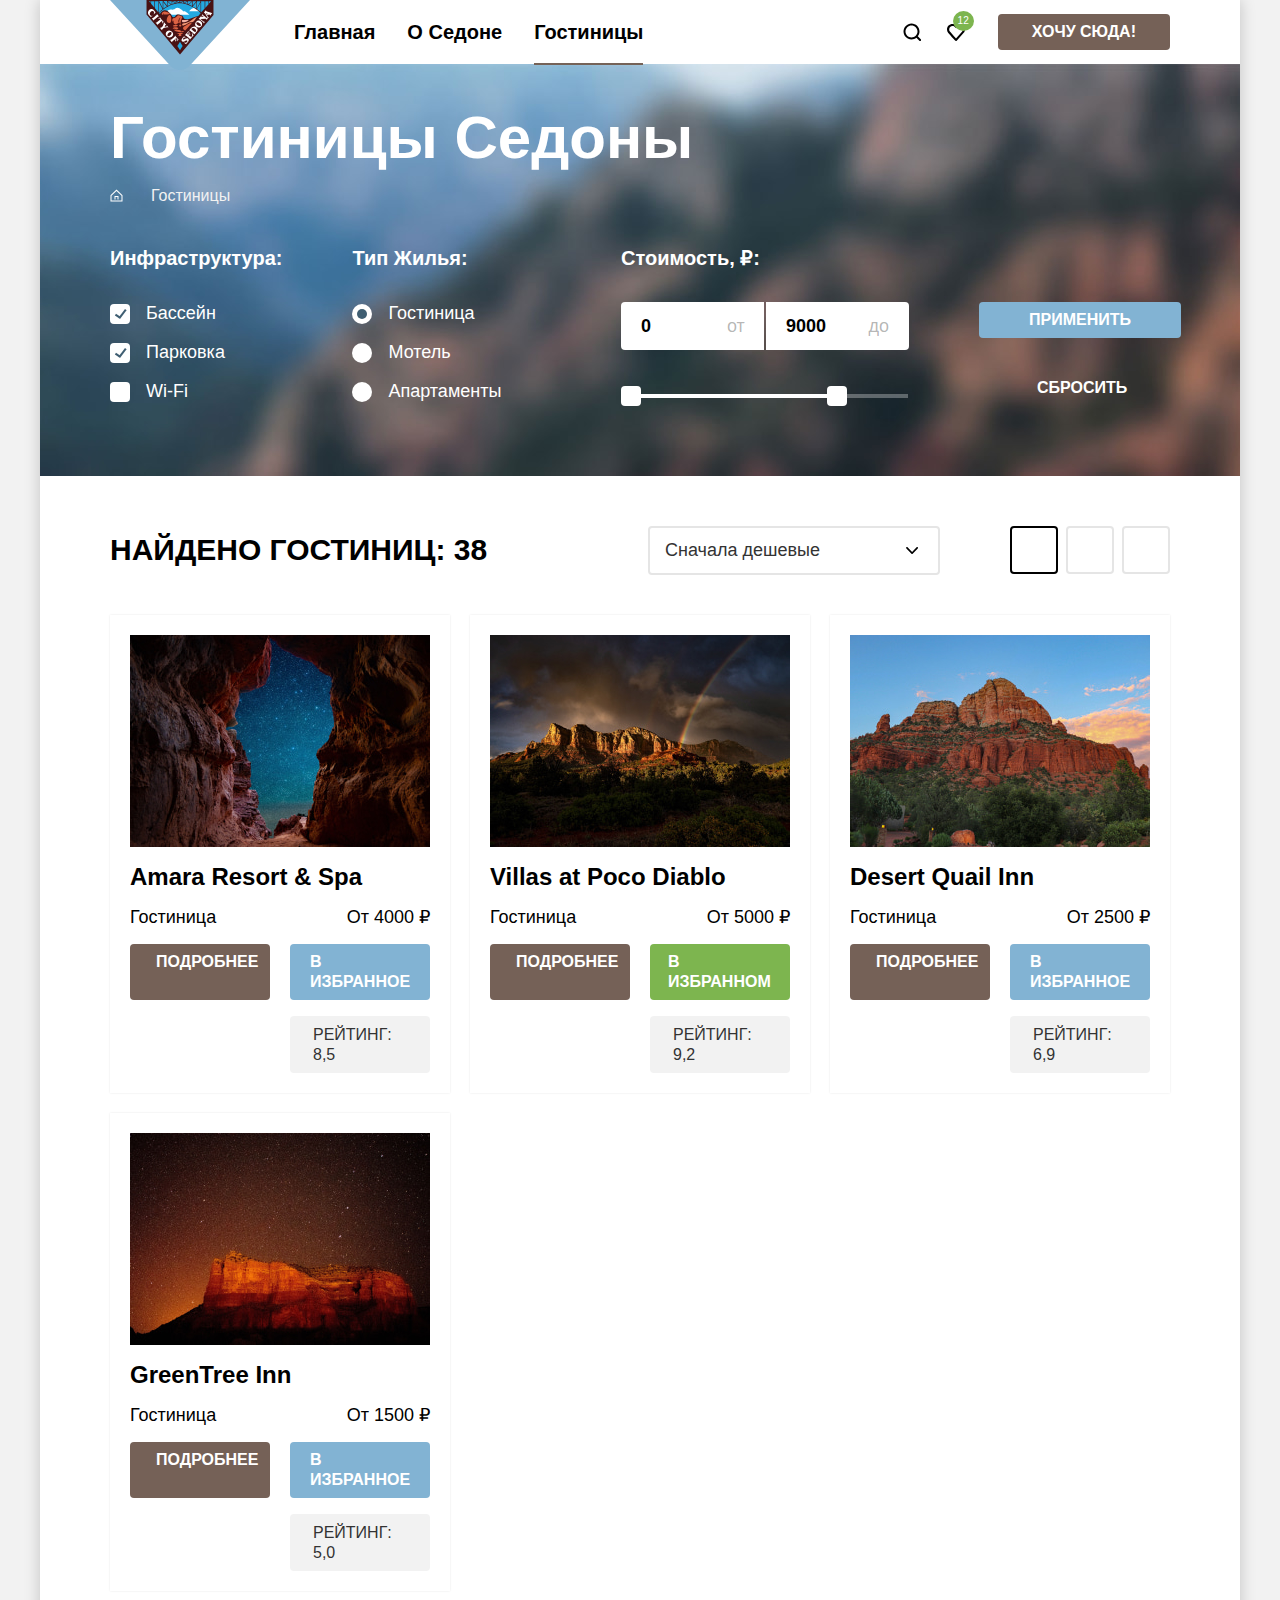
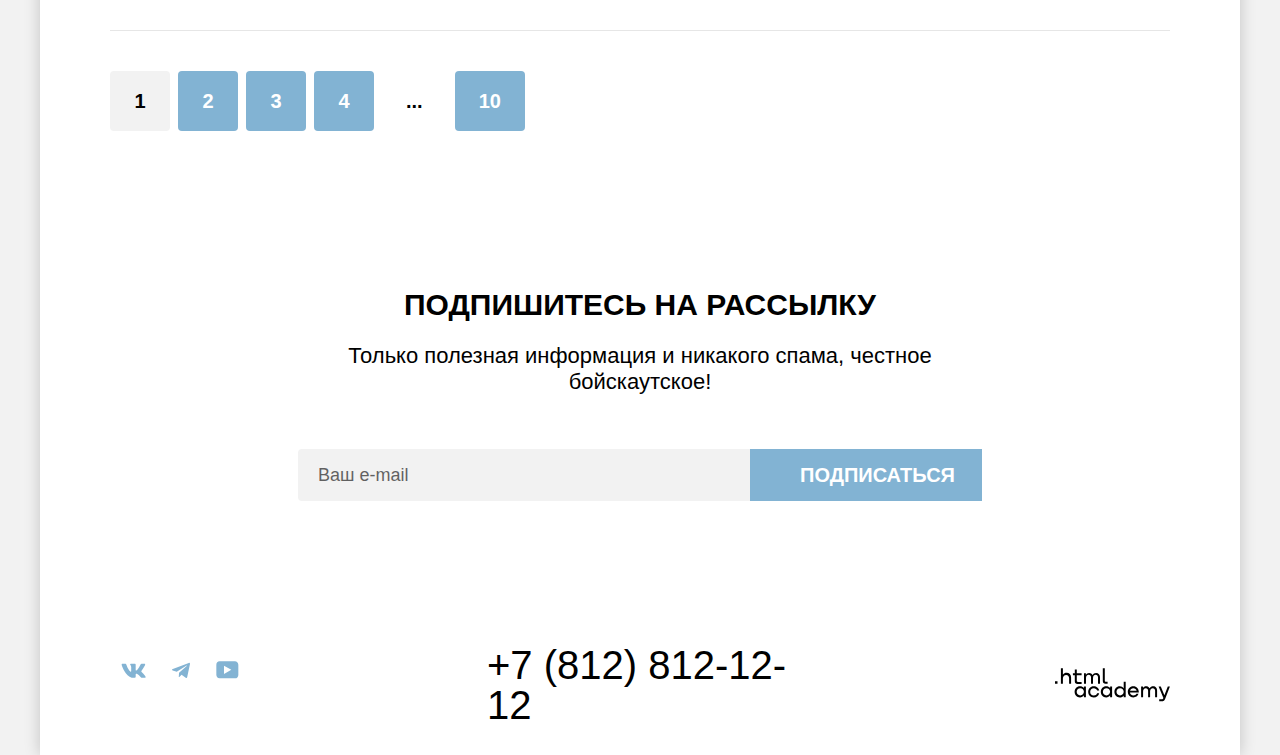
==== commit e17eae59: "add fav icon" ====
--- a/catalog.html
+++ b/catalog.html
@@ -3,6 +3,7 @@
 <head>
   <meta charset="UTF-8">
   <link rel="stylesheet" href="styles/styles.css">
+  <link rel="icon" href="favicon.ico">
   <title>Гостиницы каталог</title>
 </head>
 <body>
--- a/styles/styles.css
+++ b/styles/styles.css
@@ -102,6 +102,19 @@
   min-width: 20px;
   min-height: 20px;
   padding: 22px 12px;
+}
+
+.user-navigation-icon {
+  fill: #000;
+}
+
+.user-navigation-link:hover  .user-navigation-icon{
+  fill: #615048;
+}
+
+.user-navigation-link:active  .user-navigation-icon{
+  fill: #615048;
+  opacity: 0.3;
 }
 
 .quantity-likes {
@@ -512,7 +525,7 @@
 }
 
 .phone-wraper {
-  width: 331px;
+  width: 333px;
   display: flex;
   flex-wrap: wrap;
   align-items: center;
@@ -589,15 +602,25 @@
 .subscrible-button:hover,
 .filter-button-submit:hover,
 .favourites:hover,
-.pagination-link:hover {
+.pagination-link:hover,
+.submit-booking-btn:hover {
   background-color: #68A2CA;
 }
 
 .subscrible-button:focus,
 .filter-button-submit:focus,
 .favourites:focus,
-.pagination-link:focus {
+.pagination-link:focus,
+.submit-booking-btn:focus {
   background-color: #68A2CA;
+}
+
+.submit-booking-btn:focus {
+  outline: none;
+}
+
+.submit-booking-btn:focus-visible {
+  outline: 3px solid #83B3D3;
 }
 
 .pagination-link:focus {
@@ -607,7 +630,8 @@
 .subscrible-button:active,
 .filter-button-submit:active,
 .favourites:active,
-.pagination-link:active {
+.pagination-link:active,
+.submit-booking-btn:active {
   background-color: #82B3D3;
   color: rgba(255, 255, 255, 0.3);
 }
@@ -632,8 +656,14 @@
   color: rgba(255, 255, 255, 0.3);
 }
 
+.filter-button-reset:disabled,
+.filter-button-reset:disabled:active {
+  color: rgba(255, 255, 255, 0.3);
+}
+
 .subscrible-button:disabled,
-.subscrible-button:disabled:active {
+.subscrible-button:disabled:active,
+.filter-button-submit:disabled {
   background-color: #E5E5E5;
   color: #fff;
 }
@@ -861,13 +891,9 @@
   opacity: 0.3;
 }
 
-/* .control-mark:active {
+.label-text:has(input[disabled]) {
   opacity: 0.3;
 }
-
-.control-label:active {
-  opacity: 0.3;
-} */
 
 .control-input[type="checkbox"]:focus-visible + .control-mark {
   content: "";
@@ -928,19 +954,6 @@
   top: 5px;
   left: 5px;
   border-radius: 50%;
-}
-
-.control-mark-radio:hover {
-  opacity: 0.6;
-}
-
-.control-mark-radio:active {
-  opacity: 0.6;
-}
-
-.control-input:disabled ~ .control-mark-radio,
-.control-input:disabled ~ .control-label {
-  opacity: 0.3;
 }
 
 .price-input-wraper {
@@ -969,6 +982,11 @@
   appearance: none;
   margin: 0;
 }
+
+input[type="number"] {
+  -moz-appearance: textfield;
+}
+
 
 .price-input-min {
   margin-right: 2px;
@@ -1447,9 +1465,9 @@
   display: flex;
 }
 /* ////////////////////// */
-.modal-container-close {
+/* .modal-container-close {
   display: none;
-}
+} */
 /* ///////////////////// */
 .modal {
   position: relative;
@@ -1591,6 +1609,7 @@
   font-size: 18px;
   font-weight: 700;
   line-height: 20px;
+  padding: 0 35px;
 }
 
 .number-adalts::-webkit-inner-spin-button,
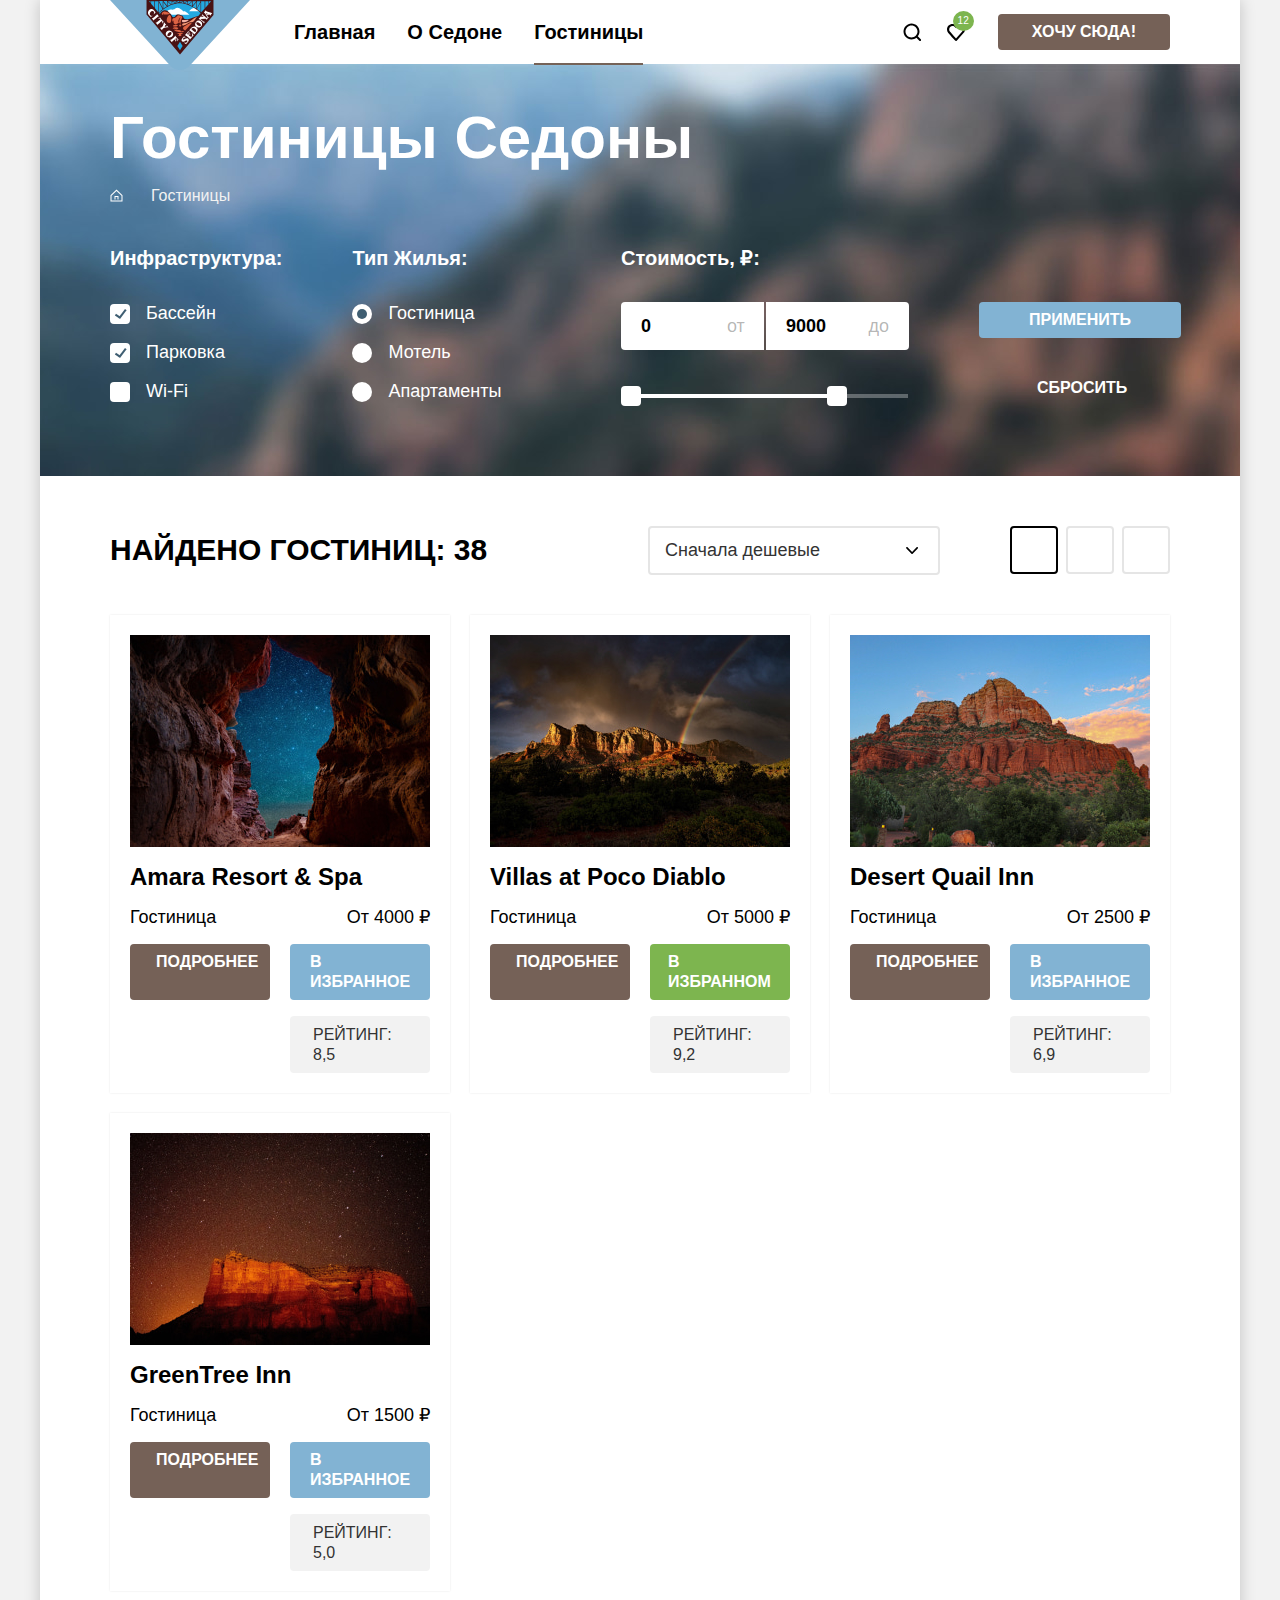
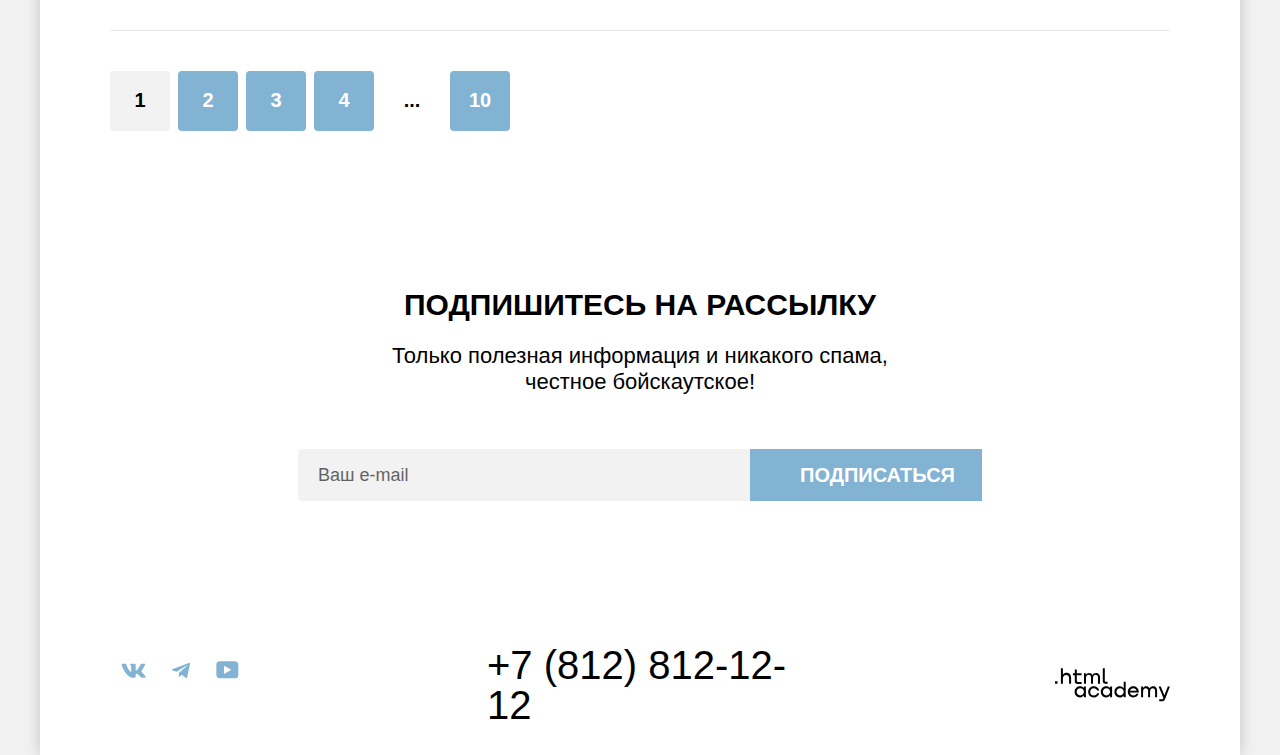
==== commit 0280f9bd: "final version" ====
--- a/catalog.html
+++ b/catalog.html
@@ -4,6 +4,7 @@
   <meta charset="UTF-8">
   <link rel="stylesheet" href="styles/styles.css">
   <link rel="icon" href="favicon.ico">
+  <link rel="icon" type="image/png" sizes="32x32" href="images/favicon.png">
   <title>Гостиницы каталог</title>
 </head>
 <body>
@@ -14,6 +15,7 @@
         <div class="navigation-site-wraper">
           <a class="logo-link" href="index.html">
             <img src="images/logo.svg" width="140" height="70" alt="Логотип города Седона">
+            <span class="visually-hidden">Логотип ссылка на главную.</span>
           </a>
           <ul class="navigation-list">
             <li class="navigation-item">
@@ -51,11 +53,12 @@
 
     <!-- Оснавное содержание -->
     <main class="main-container">
-      <section class="catalog-filter">
+      <section class="catalog-filter" data-test=" filter">
         <h1 class="filter-title">Гостиницы Седоны</h1>
         <ol class="breadcrumbs-list">
           <li class="breadcrumbs-item">
             <a class="breadcrumbs-link-home" href="index.html">
+              <span class="visually-hidden">На главную страницу</span>
               <svg xmlns="http://www.w3.org/2000/svg" width="13" height="15" fill="none" viewBox="0 0 13 15"><path fill="#fff" d="m6.5.5-6 5.8v6.2h12V6.3L6.5.5Zm5 11h-10V6.7l5-4.8 5 4.8v4.8Z"/><path fill="#fff" d="M4.5 10.5h1V8h2v2.5h1V7h-4v3.5Z"/></svg>
             </a>
           </li>
@@ -130,8 +133,12 @@
             </div>
             <div class="range-scale">
               <div class="range-bar" style="left: 0; width: 226px;">
-                <button class="range-toggle toggle-min" type="button"></button>
-                <button class="range-toggle toggle-max" type="button"></button>
+                <button class="range-toggle toggle-min" type="button">
+                  <span class="visually-hidden">Изменить минимальную цену</span>
+                </button>
+                <button class="range-toggle toggle-max" type="button">
+                  <span class="visually-hidden">Изменить максимальную цену</span>
+                </button>
               </div>
             </div>
           </fieldset>
@@ -157,8 +164,8 @@
               <li class="button-view-item">
                 <a class="view-item-link sorting-slideshow" href="#"></a>
               </li>
-              <li class="button-view-item sorting-list">
-                <a class="view-item-link" href="#"></a>
+              <li class="button-view-item">
+                <a class="view-item-link sorting-list" href="#"></a>
               </li>
             </ul>
           </div>
@@ -245,7 +252,7 @@
             <a class="pagination-link" href="#">4</a>
           </li>
           <li class="pagination-item">
-            <a class="pagination-link dotted" href="#">...</a>
+            <a class="pagination-link dotted">...</a>
           </li>
           <li class="pagination-item">
             <a class="pagination-link" href="#">10</a>
@@ -256,7 +263,7 @@
       <section class="subscrible subscrible-catalog">
         <div class="subscrible-wraper">
           <h2 class="section-title">Подпишитесь на рассылку</h2>
-          <p class="section-description">Только полезная информация и никакого спама, честное бойскаутское!</p>
+          <p class="section-description">Только полезная информация и никакого спама, <br> честное бойскаутское!</p>
           <form class="subscrible-form" action="https://echo.htmlacademy.ru/" method="post">
             <label class="visually-hidden" for="email-subscrible">Укажите ваш email</label>
             <input type="email" class="input-email" name="email" id="email-subscrible" placeholder="Ваш e-mail" required>
--- a/styles/styles.css
+++ b/styles/styles.css
@@ -2,10 +2,9 @@
   font-family: "PT Sans";
   font-style: normal;
   font-weight: 400;
-  src: url(../fonts/ptsans-400.woff2) format("woff2");
+  src: url("../fonts/ptsans-400.woff2") format("woff2");
   font-display: swap;
 }
-
 @font-face {
   font-family: "PT Sans";
   font-style: normal;
@@ -13,12 +12,11 @@
   src: url("../fonts/ptsans-700.woff2") format("woff2");
   font-display: swap;
 }
-
 html {
   height: 100%;
 }
-
 body {
+  min-width: 1200px;
   font-family: "PT Sans", sans-serif;
   font-size: 18px;
   line-height: 21px;
@@ -31,17 +29,19 @@
   height: 100%;
 }
 
+img {
+  max-width: 100%;
+  object-fit: contain;
+}
 .page-container {
   width: 1200px;
   margin: 0 auto;
   min-height: 100%;
-
   background-color: #ffffff;
   box-shadow: 0 0 15px rgba(0,0,0,0.2);
   display: flex;
   flex-direction: column;
 }
-
  .visually-hidden {
   position: absolute;
   width: 1px;
@@ -52,31 +52,25 @@
   clip: rect(0 0 0 0);
   overflow: hidden;
 }
-
 /* header */
-
 .header {
   position: relative;
 }
-
 .navigation {
   display: flex;
   justify-content: space-between;
   width: 1060px;
   margin: 0 auto;
 }
-
 .navigation-site-wraper {
   display: flex;
   width: 600px;
   gap: 28px;
 }
-
 .navigation-site-wraper img {
   margin-bottom: -6px;
   z-index: 1;
 }
-
 .navigation-list {
   display: flex;
   flex-wrap: wrap;
@@ -84,18 +78,23 @@
   padding: 0;
   list-style-type: none;
 }
-
 .navigation-link {
   font-size: 20px;
   line-height: 24px;
   font-weight: 700;
   display: block;
   padding: 20px 16px;
-  color: #000;
+  color: #000000;
   text-decoration: none;
   position: relative;
 }
-
+.navigation-link:hover {
+  color: #615048;
+}
+.navigation-link:active {
+  color: #615048;
+  opacity: 0.6;
+}
 .user-navigation-link {
   display:block;
   position: relative;
@@ -103,20 +102,16 @@
   min-height: 20px;
   padding: 22px 12px;
 }
-
 .user-navigation-icon {
-  fill: #000;
-}
-
-.user-navigation-link:hover  .user-navigation-icon{
+  fill: #000000;
+}
+.user-navigation-link:hover  .user-navigation-icon {
   fill: #615048;
 }
-
-.user-navigation-link:active  .user-navigation-icon{
+.user-navigation-link:active  .user-navigation-icon {
   fill: #615048;
   opacity: 0.3;
 }
-
 .quantity-likes {
   position: absolute;
   top: 11px;
@@ -124,13 +119,12 @@
   font-size: 10px;
   font-weight: 400;
   line-height: 10px;
-  color: #fff;
+  color: #ffffff;
   padding: 5px;
   background-color: #7DB54F;
   border-radius: 50%;
   z-index: 1;
 }
-
 .user-navigation-icon {
   position: absolute;
   top: 0;
@@ -139,7 +133,6 @@
   left: 0;
   margin: auto;
 }
-
 .navigation-link.current::before {
   position: absolute;
   content: "";
@@ -150,21 +143,18 @@
   background-color: #756257;
   z-index: 1;
 }
-
 .user-actions-list {
   display: flex;
   flex-wrap: wrap;
-  max-width: 300px;
+  max-width: 400px;
   list-style-type: none;
   margin: 0;
   padding: 0;
 }
-
 .user-actions-item {
   min-width: 44px;
   min-height: 64px;
 }
-
 .user-button {
   display: block;
   font-size: 16px;
@@ -176,16 +166,14 @@
   padding: 8px 34px;
   border-radius: 4px;
   line-height: 20px;
-  color: #fff;
+  color: #ffffff;
   text-decoration: none;
 }
-
 /* main */
 /* section hero */
 .main-container {
   flex-grow: 1;
 }
-
 .hero {
   padding-top: 51px;
   padding-bottom: 82px;
@@ -195,20 +183,16 @@
   background-color: #82B3D3;
   clip-path: polygon(50% 0%, 100% 0, 100% 88%, 79% 93.5%, 79% 88.5%, 50% 100%, 21% 88.5%, 21% 93.5%, 0 88%, 0 0);
 }
-
 .welcome-image {
   display: block;
   margin: 0 auto;
 }
-
 /* sections advantages */
-
 .advantages-description-wraper {
   width: 651px;
   padding: 69px 0;
   margin: 0 auto 21px;
 }
-
 .section-title {
   font-size: 30px;
   font-weight: 700;
@@ -218,16 +202,13 @@
   margin: 0 auto;
   margin-bottom: 25px;
 }
-
 .section-description {
   font-size: 22px;
   line-height: 26px;
   text-align: center;
   margin: 0;
 }
-
 /* advantages second */
-
 .advantages-list {
   margin: 0;
   padding: 0;
@@ -236,20 +217,17 @@
   display: flex;
   flex-wrap: wrap;
 }
-
 .advantages-item {
   background-color: #83B3D31F;
   width: 400px;
 }
-
 .advantages-background {
-  color: #fff;
+  color: #ffffff;
   background-color: #82B3D3;
 
   display: flex;
   width: 1200px;
 }
-
 .advantages-wraper {
   display: flex;
   flex-direction: column;
@@ -259,19 +237,15 @@
   min-height: 181px;
 
 }
-
 .advantages-background .advantages-description {
-  color: #fff;
-}
-
+  color: #ffffff;
+}
 .advantages-background img {
   margin: auto;
 }
-
 .rewerse img{
   order: -1;
 }
-
 .advantages-invitation-list {
   display: flex;
   flex-wrap: wrap;
@@ -279,11 +253,9 @@
   margin: 0;
   padding: 0;
 }
-
 .advantages-invitation-item {
   width: 400px;
 }
-
 .invitation-item-wraper {
   display: flex;
   flex-direction: column;
@@ -293,24 +265,22 @@
   padding: 81px 85px;
   position: relative;
 }
-
 .advantages-invitation-item:nth-child(1) .invitation-item-wraper::before {
   content: "";
   display: block;
   margin: 0 auto;
   margin-bottom: 30px;
-  background-image: url(../images/advantage_icon1.svg);
+  background-image: url("../images/advantage_icon1.svg");
   background-repeat: no-repeat;
   width: 75px;
   height: 72px;
 }
-
 .advantages-invitation-item:nth-child(2) .invitation-item-wraper::before {
   content: "";
   display: block;
   margin: 0 auto;
   margin-bottom: 30px;
-  background-image: url(../images/advantage_icon2.svg);
+  background-image: url("../images/advantage_icon2.svg");
   background-repeat: no-repeat;
   width: 75px;
   height: 72px;
@@ -320,23 +290,20 @@
   display: block;
   margin: 0 auto;
   margin-bottom: 30px;
-  background-image: url(../images/advantage_icon3.svg);
+  background-image: url("../images/advantage_icon3.svg");
   background-repeat: no-repeat;
   width: 75px;
   height: 72px;
 }
-
 .invitation-item-wraper .advantages-title {
   margin-bottom: 30px;
 }
-
 .invitation-item-wraper .advantages-description {
   margin-top: 0;
 }
 .background-modified {
   background-color: #83B3D333;
 }
-
 .advantages-title {
   font-size: 24px;
   line-height: 28px;
@@ -346,7 +313,6 @@
   text-transform: uppercase;
   position: relative;
 }
-
 .advantages-list .advantages-title::after {
   display: block;
   content: "";
@@ -357,7 +323,6 @@
   width: 60px;
   height: 2px;
 }
-
 .advantages-background .advantages-title::after {
   display: block;
   content: "";
@@ -368,44 +333,36 @@
   width: 60px;
   height: 2px;
 }
-
 .advantages-description {
   box-sizing: border-box;
   font-size: 18px;
   line-height: 21px;
   margin: 0;
   text-align: center;
-  color: #333;
-}
-
+  color: #333333;
+}
 .second-title-wraper {
   width: 651px;
   padding: 64px 0;
   margin: 0 auto;
 }
-
 .second-title-wraper .section-title {
   margin-bottom: 20px;
   width: 505px;
 }
-
-
 /* section search hotel */
-
+.search-hotel {
+  padding: 96px 300px 96px;
+}
 .search-hotel-wraper {
-  width: 592px;
-  margin: 96px auto;
   text-align: center;
 }
-
 .search-hotel-wraper .section-title {
   margin-bottom: 20px;
 }
-
 .search-hotel-wraper .section-description {
   margin-bottom: 54px;
 }
-
 .search-link {
   display: inline-block;
   font-size: 20px;
@@ -414,43 +371,35 @@
   text-transform: uppercase;
   padding: 8px 50px;
   border-radius: 4px;
-  color: #fff;
+  color: #ffffff;
   text-decoration: none;
   background-color: #756157;
 }
-
 /* subscrible-section */
-
 .subscrible {
   background-color: #82B3D3;
-  color: #fff;
-}
-
+  color: #ffffff;
+}
 .subscrible.background {
-  background-image: url(../images/subscribe_background.jpg);
+  background-image: url("../images/subscribe_background.jpg");
   background-size: cover;
   background-repeat: no-repeat;
 }
-
 .subscrible-wraper {
   width: 684px;
   margin: 0 auto;
   padding-top: 96px;
   padding-bottom: 104px;
 }
-
 .subscrible-wraper .section-title {
   margin-bottom: 20px;
 }
-
 .subscrible-wraper .section-description {
   margin-bottom: 54px;
 }
-
 .subscrible-form {
   display: flex;
 }
-
 .input-email {
   box-sizing: border-box;
   font-family: inherit;
@@ -463,28 +412,24 @@
   padding: 12px 20px;
   border-radius: 4px 0 0 4px;
 }
-
 .input-email::placeholder {
-  color: #000;
+  color: #000000;
   opacity: 0.6;
 }
-
 .subscrible-button {
   width: 232px;
   font-size: 20px;
   font-weight: 700;
   line-height: 36px;
   text-transform: uppercase;
-  color: #fff;
+  color: #ffffff;
   font-family: inherit;
   background-color: #82B3D3;
   border: none;
   padding: 8px 50px;
   display: inline-block;
 }
-
 /* footer */
-
 .footer-wraper {
   width: 1060px;
   margin: 40px auto 30px;
@@ -492,7 +437,6 @@
   display: flex;
   justify-content: space-between;
 }
-
 .social-list {
   display: flex;
   flex-wrap: wrap;
@@ -502,18 +446,15 @@
   margin: 5px 0;
   padding: 0;
 }
-
 .social-item {
   min-width: 47px;
   min-height: 40px;
 }
-
 .social-item a {
   display: block;
   position: relative;
   padding: 20px 11px;
 }
-
 .social-icon {
   position: absolute;
   top: 0;
@@ -523,28 +464,24 @@
   margin: auto;
   fill: #83B3D3;
 }
-
 .phone-wraper {
   width: 333px;
   display: flex;
   flex-wrap: wrap;
   align-items: center;
 }
-
 .phone-wraper .phone-link {
   font-size: 40px;
   line-height: 40px;
-  color:#000;
+  color:#000000;
   text-decoration: none;
 }
-
 .footer-logo-link {
   display: block;
   position: relative;
   width: 115px;
   margin: 8px 0;
 }
-
 .academy-logo {
   position: absolute;
   top: 0;
@@ -555,50 +492,41 @@
   fill: #000000;
 
 }
-
 /* hover buttons */
-
 .user-button:hover,
 .search-link:hover,
 .read-more:hover {
   background-color: #615048;
 }
-
 .user-button:focus,
 .search-link:focus,
 .read-more.focus {
   background-color: #615048;
 }
-
 .user-button:active,
 .search-link:active,
 .read-more:active {
   background-color: #756157;
   color: rgba(255, 255, 255, 0.3);
 }
-
 .user-button:not([href]),
 .search-link:not([href]),
 .read-more:not([href]),
 .favourites.current:not([href]),
 .search-link:not([href]) {
   background-color: #E5E5E5;
-  color: #fff;
-}
-
+  color: #ffffff;
+}
 .favourites.current:hover {
   background-color: #6C9E42;
 }
-
 .favourites.current:focus {
   background-color: #6C9E42;
 }
-
 .favourites.current:active {
   background-color: #7DB54F;
   color: rgba(255, 255, 255, 0.3);
 }
-
 .subscrible-button:hover,
 .filter-button-submit:hover,
 .favourites:hover,
@@ -606,7 +534,6 @@
 .submit-booking-btn:hover {
   background-color: #68A2CA;
 }
-
 .subscrible-button:focus,
 .filter-button-submit:focus,
 .favourites:focus,
@@ -614,19 +541,15 @@
 .submit-booking-btn:focus {
   background-color: #68A2CA;
 }
-
 .submit-booking-btn:focus {
   outline: none;
 }
-
 .submit-booking-btn:focus-visible {
   outline: 3px solid #83B3D3;
 }
-
 .pagination-link:focus {
   outline: 1px solid #82B3D3;
 }
-
 .subscrible-button:active,
 .filter-button-submit:active,
 .favourites:active,
@@ -635,144 +558,121 @@
   background-color: #82B3D3;
   color: rgba(255, 255, 255, 0.3);
 }
-
 .filter-button-reset:hover {
   color: rgba(255, 255, 255, 0.6);
 }
-
 .filter-button-reset:focus {
   outline: 3px solid #83B3D3;
 }
-
 .filter-button-reset:focus:not(:focus-visible) {
   outline: none;
 }
-
 .filter-button-reset:focus-visible {
   outline: 3px solid #83B3D3;
 }
-
 .filter-button-reset:active {
   color: rgba(255, 255, 255, 0.3);
 }
-
 .filter-button-reset:disabled,
 .filter-button-reset:disabled:active {
   color: rgba(255, 255, 255, 0.3);
 }
-
 .subscrible-button:disabled,
 .subscrible-button:disabled:active,
 .filter-button-submit:disabled {
   background-color: #E5E5E5;
-  color: #fff;
-}
-
-
+  color: #ffffff;
+}
 .breadcrumbs-item a:hover {
   color: rgba(255, 255, 255, 0.6);
 }
-
 .breadcrumbs-item a:focus {
   color: rgba(255, 255, 255, 0.6);
   outline: none;
 }
-
 .breadcrumbs-item a:active{
   color: rgba(255, 255, 255, 0.3);
 }
-
 .footer-social-link:hover .social-icon{
   fill: #68A2CA;
 }
-
 .footer-social-link:focus .social-icon{
   fill: #68A2CA;
 }
-
 .footer-social-link:active .social-icon{
   fill: rgba(104, 162, 202, 0.3);
 }
-
 .phone-link:hover {
   color: #756157;
 }
-
 .phone-link:focus {
   color: #756157;
 }
-
 .phone-link:active {
   color:  rgba(117, 97, 87, 0.3);
 }
-
 .footer-logo-link:hover .academy-logo{
   fill: #756157;
 }
-
 .footer-logo-link:focus .academy-logo {
   fill: #756157;
 }
-
 .footer-logo-link:active .academy-logo {
   fill: rgba(117, 97, 87, 0.3);
 }
-
 /* catalog */
-
 /* main */
-
 /* filter */
-
 .logo-link {
   margin-bottom: -7px;
-}
-
+  z-index: 1;
+}
+.logo-link:hover {
+  opacity: 0.6;
+}
+.logo-link:active {
+  opacity: 0.3;
+}
 .catalog-filter {
   background-color: #82B3D3;
-  background-image: url(../images/filter_background.jpg);
+  background-image: url("../images/filter_background.jpg");
   background-size: cover;
   background-repeat: no-repeat;
-  color: #fff;
+  color: #ffffff;
   padding: 35px 70px 70px;
 }
-
 .filter-title {
   font-size: 60px;
   line-height: 78px;
   margin: 0;
   margin-bottom: 8px;
 }
-
 .breadcrumbs-list {
   display: flex;
+  flex-wrap: wrap;
   font-size: 16px;
   list-style-type: none;
   margin: 0;
   margin-bottom: 40px;
   padding: 0;
 }
-
 .breadcrumbs-item {
   position: relative;
 }
-
-.breadcrumbs-item:after {
+.breadcrumbs-item::after {
   content: "";
   position: absolute;
   top: 6px;
   right: 10px;
   width: 7px;
   height: 10px;
-  background-image: url(../images/bread_crumbs_arrow.svg);
+  background-image: url("../images/bread_crumbs_arrow.svg");
   background-repeat: no-repeat;
   background-position: center;
 }
-
 .breadcrumbs-item:last-child::after {
   content: none;
 }
-
 .breadcrumbs-link-home {
   display: block;
   position: relative;
@@ -780,19 +680,16 @@
   padding-bottom: 3px;
   width: 13px;
   height: 15px;
-  fill: #fff;
+  fill: #ffffff;
   margin-right: 28px;
 }
-
 .breadcrumbs-link-home:hover,
 .breadcrumbs-link-home:focus  {
   opacity: 0.6;
 }
-
 .breadcrumbs-link-home:active {
   opacity: 0.3;
 }
-
 .breadcrumbs-icon-home {
   position: absolute;
   top: 0;
@@ -801,21 +698,18 @@
   left: 0;
   margin: auto;
 }
-
 .breadcrumbs-item a {
   color: #F2F2F2;
   text-decoration: none;
   margin-right: 28px;
 }
-
 .catalog-form-filter {
   width: 1060px;
   margin: 0 auto;
-
   display: flex;
   flex-wrap: wrap;
-}
-
+  row-gap: 40px;
+}
 .form-group {
   min-width: 151px;
   border: none;
@@ -823,11 +717,9 @@
   margin-right: auto;
   padding: 0;
 }
-
 .form-column-margin {
   margin-right: 70px;
 }
-
 .form-group-price {
   width: 288px;
   border: none;
@@ -835,11 +727,9 @@
   margin-right: 70px;
   padding: 0;
 }
-
 .form-actions-button {
   width: 191px;
 }
-
 .form-name {
   font-size: 20px;
   font-weight: 700;
@@ -848,53 +738,44 @@
   padding: 0;
   margin-bottom: 32px;
 }
-
 .form-infrastructure-list {
   list-style-type: none;
   margin: 0;
   padding: 0;
 }
-
 .form-infrastructure-item:not(:last-child),
 .form-bilding-item:not(:last-child) {
   margin-bottom: 16px;
 }
-
 .form-bilding-list {
   list-style-type: none;
   margin: 0;
   padding: 0;
 }
-
 .label-text {
   display: block;
   position: relative;
   padding-left: 36px;
   line-height: 23px;
 }
-
 .control-mark {
   position: absolute;
   width: 20px;
   height: 20px;
-  background-color: #fff;
+  background-color: #ffffff;
   border-radius: 4px;
   top: 2px;
   left: 0;
 }
-
 .label-text:hover {
   opacity: 0.6;
 }
-
 .label-text:active {
   opacity: 0.3;
 }
-
 .label-text:has(input[disabled]) {
   opacity: 0.3;
 }
-
 .control-input[type="checkbox"]:focus-visible + .control-mark {
   content: "";
   position: absolute;
@@ -903,7 +784,6 @@
   outline: 3px solid #83B3D3;
   border-radius: 4px;
 }
-
 .control-input[type="checkbox"]:checked + .control-mark::before,
 .control-input[type="checkbox"]:checked + .control-mark::after {
   position: absolute;
@@ -911,31 +791,27 @@
   background-color: #3F5E72;
   height: 2px;
 }
-
 .control-input[type="checkbox"]:checked + .control-mark::before {
   rotate: 34deg;
   width: 5px;
   top: 11px;
   left: 5px;
 }
-
 .control-input[type="checkbox"]:checked + .control-mark::after {
   rotate: 307deg;
   width: 11px;
   top: 9px;
   left: 7px;
 }
-
 .control-mark-radio {
   position: absolute;
   width: 20px;
   height: 20px;
-  background-color: #fff;
+  background-color: #ffffff;
   border-radius: 50%;
   top: 2px;
   left: 0;
 }
-
 .control-input[type="radio"]:focus-visible + .control-mark-radio {
   content: "";
   position: absolute;
@@ -944,7 +820,6 @@
   outline: 3px solid #83B3D3;
   border-radius: 50%;
 }
-
 .control-input[type="radio"]:checked + .control-mark-radio::before {
   position: absolute;
   content: "";
@@ -955,12 +830,10 @@
   left: 5px;
   border-radius: 50%;
 }
-
 .price-input-wraper {
   display: flex;
   margin-bottom: 44px;
 }
-
 .price-input-min,
 .price-input-max {
   font: inherit;
@@ -969,50 +842,43 @@
   line-height: 24px;
   width: 143px;
   height: 48px;
-  background-color: #fff;
+  background-color: #ffffff;
   box-sizing: border-box;
   margin: 0;
   padding: 12px 38px 12px 20px;
   border: none;
   position: relative;
 }
-
 .price-input-min::-webkit-inner-spin-button,
 .price-input-max::-webkit-inner-spin-button {
   appearance: none;
   margin: 0;
 }
-
 input[type="number"] {
+  -webkit-appearance: none;
+  appearance: none;
   -moz-appearance: textfield;
 }
-
-
 .price-input-min {
   margin-right: 2px;
   border-radius: 4px 0 0 4px;
 }
-
 .price-input-max {
   border-radius: 0 4px 4px 0;
 }
-
 .label-number-min,
 .label-number-max {
   position: relative;
 }
-
 .label-number-min:hover .price-input-min,
 .label-number-max:hover .price-input-max{
   background-color: #E6E6E6;
 }
-
 .price-input-min:focus,
 .price-input-max:focus {
   background-color: #E6E6E6;
   outline: 1px solid #83B3D3;
 }
-
 .label-number-min span {
   position: absolute;
   top: 12px;
@@ -1021,7 +887,6 @@
   line-height: 24px;
   color: rgba(0, 0, 0, 0.3);
 }
-
 .label-number-max span {
   position: absolute;
   top: 12px;
@@ -1030,50 +895,43 @@
   line-height: 24px;
   color: rgba(0, 0, 0, 0.3);
 }
-
 .range-scale {
   position: relative;
   width: 287px;
   height: 4px;
   background-color: rgba(255, 255, 255, 0.3);
 }
-
 .range-bar {
   position: absolute;
   height: 4px;
-  background-color: #fff;
-}
-
+  background-color: #ffffff;
+}
 .range-toggle {
   position: absolute;
   width: 20px;
   height: 20px;
   border: none;
-  background-color: #fff;
+  background-color: #ffffff;
   border-radius: 4px;
   cursor: pointer;
 }
-
 .range-toggle:focus,
 .range-toggle:active {
   outline: 3px solid #83B3D3;
 }
-
 .toggle-min {
   top: -8px;
   left: 0;
 }
-
 .toggle-max {
   top: -8px;
   right: 0;
 }
-
 .filter-button-submit {
   font-size: 16px;
   font-weight: 700;
   line-height: 20px;
-  color: #fff;
+  color: #ffffff;
   text-transform: uppercase;
   background-color: #82B3D3;
   font-family: inherit;
@@ -1083,12 +941,11 @@
   margin-bottom: 32px;
   padding: 8px 50px;
 }
-
 .filter-button-reset {
   font-size: 16px;
   font-weight: 700;
   line-height: 20px;
-  color: #fff;
+  color: #ffffff;
   text-transform: uppercase;
   background-color: rgba(255, 255, 255, 0);
   font-family: inherit;
@@ -1096,18 +953,13 @@
   border-radius: 4px;
   padding: 8px 58px;
 }
-
 /* catalog-cards */
-
 /* catalog cards filter */
-
-
 .catalog-cards {
   display: flex;
   flex-direction: column;
   padding: 50px 70px 60px;
 }
-
 .catalog-cards-filter {
   width: 1060px;
   margin: 0 auto;
@@ -1115,12 +967,10 @@
   display: flex;
   justify-content: space-between;
 }
-
 .cards-filter-wraper {
   display: flex;
   width: 522px;
 }
-
 .button-view-list {
   display: flex;
   flex-wrap: wrap;
@@ -1130,7 +980,6 @@
   margin: 0;
   padding: 0;
 }
-
 .view-item-link {
   display: block;
   box-sizing: border-box;
@@ -1139,63 +988,51 @@
   border: 2px solid #E5E5E5;
   border-radius: 4px;
 }
-
 .view-item-link.button-view-selected {
-  border: 2px solid #000;
-}
-
+  border: 2px solid #000000;
+}
 .view-item-link:hover {
-  border-color: #000;
-}
-
+  border-color: #000000;
+}
 .view-item-link:active {
-  border-color: #000;
-}
-
+  border-color: #000000;
+}
 .view-item-link:focus {
   border-color: #68A2CA;
   outline: none;
 }
-
 .view-item-link:focus:not(:focus-visible) {
   border-color: #E5E5E5;
 }
-
 .view-item-link:focus-visible {
   border-color: #68A2CA;
   outline: none;
 }
-
-
 .sorting-plate {
-  background-image: url(../images/sorting_plate.svg);
+  background-image: url("../images/sorting_plate.svg");
   background-repeat: no-repeat;
   background-position: center;
 }
-
 .sorting-slideshow {
-  background-image: url(../images/sorting_slideshow.svg);
+  background-image: url("../images/sorting_slideshow.svg");
   background-repeat: no-repeat;
   background-position: center;
 }
-
 .sorting-list{
-  background-image: url(../images/sorting_list.svg);
+  background-image: url("../images/sorting_list.svg");
   background-repeat: no-repeat;
   background-position: center;
 }
-
 .catalog-title {
   font-size: 30px;
   line-height: 36px;
   text-transform: uppercase;
   margin: 6px 0;
 }
-
 .filter-sorting {
   font-family: inherit;
-  color: #333;
-  background-color: #fff;
+  color: #333333;
+  background-color: #ffffff;
   border-color: #E5E5E5;
   border-radius: 4px;
   border-width: 2px;
@@ -1208,38 +1045,22 @@
   padding-right: 35px;
   margin-right: 70px;
   appearance: none;
-  background-image: url(../images/down_arrow.svg);
+  background-image: url("../images/down_arrow.svg");
   background-repeat: no-repeat;
   background-position: right 20px center;
 }
-
 .filter-sorting:hover {
   border-color: #68A2CA;
 }
-
 .filter-sorting:focus {
   border-color: #68A2CA;
   outline: none;
 }
-
 .filter-sorting[disabled] {
   color: rgba(0, 0, 0, 0.30);
   border-color: rgba(0, 0, 0, 0.30);
 }
-
 /* cards */
-
-/* .cards-list {
-  display: flex;
-  flex-wrap: wrap;
-  gap: 20px;
-  list-style-type: none;
-  margin: 0;
-  margin-bottom: 80px;
-  padding: 0;
-} */
-/* На флексах */
-/* на гридах */
 .cards-list {
   display: grid;
   grid-template-columns: repeat(3, 1fr);
@@ -1250,7 +1071,6 @@
   padding: 0;
   position: relative;
 }
-
 .cards-list::after {
   content: "";
   position: absolute;
@@ -1260,7 +1080,6 @@
   background-color: #E6E6E6;
 
 }
-
 /* на гридах карточки */
 .cards-item {
   display: grid;
@@ -1270,58 +1089,52 @@
   padding: 20px;
   box-shadow: 0 0 2px rgba(230, 230, 230, 1);
 }
-
-
 .cards-photo {
   display: block;
 }
-
 .cards-photo-link {
   grid-column: 1/-1;
 }
-
+.cards-photo-link:hover,
+.cards-title-link:hover {
+  opacity: 0.8;
+}
+.cards-photo-link:active,
+.cards-title-link:active {
+  opacity: 0.6;
+}
 .cards-title {
   font-size: 24px;
   margin: 0;
   padding: 0;
 }
-
 .cards-title-link {
   grid-column: 1/-1;
   font-size: 24px;
   line-height: 28px;
-
-  color: #000;
+  color: #000000;
   text-decoration: none;
 }
-
 .hotel {
   grid-column: 1/2;
 }
-
 .from {
   grid-column: 2/3;
   justify-self: end;
 }
-
 .read-more {
   grid-column: 1/2;
 }
-
 .favourites {
   grid-column: 2/3;
 }
-
 .stars {
   grid-column: 1/2;
 }
-
 .rating-ball {
   grid-column: 2/3;
   justify-self: end;
 }
-
-
 .read-more {
   display: block;
   box-sizing: border-box;
@@ -1330,7 +1143,7 @@
   font-family: inherit;
   line-height: 20px;
   text-transform: uppercase;
-  color: #fff;
+  color: #ffffff;
   text-decoration: none;
   background-color: #756157;
   padding: 8px 26px;
@@ -1338,7 +1151,6 @@
   min-width: 140px;
   min-height: 36px;
 }
-
 .favourites {
   display: block;
   box-sizing: border-box;
@@ -1347,67 +1159,55 @@
   font-family: inherit;
   line-height: 20px;
   text-transform: uppercase;
-  color: #fff;
+  color: #ffffff;
   text-decoration: none;
   background-color: #82B3D3;
   padding: 8px 20px;
   border-radius: 4px;
 }
-
 .favourites.current {
   background-color: #7DB54F;
   padding: 8px 18px;
 }
-
-
 .rating-ball {
   font-size: 16px;
   line-height: 20px;
-  color: #333;
+  color: #333333;
   background-color: #F2F2F2;
   text-transform: uppercase;
   padding: 9px 22px 8px 23px;
   border-radius: 4px;
   margin: 0;
 }
-
 .stars {
   margin: 0;
   padding: 0;
 }
-
 .stars::before {
   content: "";
   display: block;
   height: 17px;
   margin: 10px 0;
-  background-image: url(../images/ball-stars.svg);
+  background-image: url("../images/ball-stars.svg");
   background-repeat: space no-repeat;
   background-size: contain;
 }
-
 .quantity-stars_5 {
   width: 107px;
 }
-
 .quantity-stars_4 {
   width: 89px;
 }
-
 .quantity-stars_3 {
   width: 66px;
 }
-
 .quantity-stars_2  {
   width: 43px;
 }
-
 .quantity-stars_1  {
   width: 34px;
 }
-
 /* pagination */
-
 .pagination {
   display: flex;
   flex-wrap: wrap;
@@ -1419,41 +1219,38 @@
   margin: 0;
   padding: 0;
 }
-
 .pagination-item {
   display: flex;
   justify-content: center;
   align-items: center;
   min-width: 60px;
 }
-
 .pagination-link {
-  color: #fff;
-  padding: 12px 24px;
+  align-self: center;
+  text-align: center;
+  box-sizing: border-box;
+  color: #ffffff;
+  padding: 11px 18px;
   border-radius: 4px;
   background-color: #82B3D3;
   text-decoration: none;
-}
-
+  min-width: 60px;
+  min-height: 60px;
+}
 .pagination-link.current {
-  color: #000;
+  color: #000000;
   background-color: #F2F2F2;
 }
-
 .pagination-link.dotted {
-  color: #000;
-  background-color: #fff;
-}
-
+  color: #000000;
+  background-color: #ffffff;
+}
 /* subscrible catalog */
-
 .subscrible-catalog {
   color: #000;
-  background-color: #fff;
-}
-
+  background-color: #ffffff;
+}
 /* modal container */
-
 .modal-container {
   position: fixed;
   top: 0;
@@ -1464,25 +1261,23 @@
   z-index: 1;
   display: flex;
 }
-/* ////////////////////// */
-/* .modal-container-close {
+/* Модальное окно */
+.modal-container-close {
   display: none;
-} */
+}
 /* ///////////////////// */
 .modal {
   position: relative;
   margin: auto;
   padding: 64px 70px;
-  background-color: #fff;
+  background-color: #ffffff;
   border-radius: 30px;
   box-shadow: 0 25px 50px 0 rgba(0, 0, 0, 0.15);
 }
-
 .modal-auth {
   width: 717px;
   box-sizing: border-box;
 }
-
 .modal-button-close {
   position: absolute;
   top: 64px;
@@ -1495,7 +1290,6 @@
   padding: 0;
   cursor: pointer;
 }
-
 .modal-title {
   margin: 0;
   margin-bottom: 64px;
@@ -1504,34 +1298,31 @@
   line-height: 36px;
   font-weight: 700;
   text-transform: uppercase;
-  color: #000;
+  color: #000000;
   width: 682px;
 }
-
 .modal-content {
   display: flex;
   flex-direction: column;
 }
-
 .fild-group {
   display: flex;
   flex-direction: column;
+  position: relative;
   border: none;
   padding: 0;
   margin: 0;
 }
-
 .modal-form {
   display: flex;
   flex-direction: column;
   gap: 27px;
 }
-
 .quantity-human-wraper {
   display: flex;
   justify-content: space-between;
-}
-
+  column-gap: 20px;
+}
 .fild-group-label,
 .number-adalts-label,
 .number-children-label {
@@ -1544,7 +1335,6 @@
   text-transform: capitalize;
   position: relative;
 }
-
 .fild-booking-date {
   box-sizing: border-box;
   border: none;
@@ -1552,40 +1342,34 @@
   width: 440px;
   height: 48px;
   border-radius: 4px;
-  color: #000;
+  color: #000000;
   font-family: "PT Sans", sans-serif;
   font-size: 18px;
   font-weight: 700;
   line-height: 24px;
   padding: 12px 20px;
 }
-
 .fild-booking-date::placeholder {
   opacity: 0.6;
 }
-
 .input-label {
   margin-right: auto;
 }
-
 .warning-input {
   box-sizing: border-box;
   width: 440px;
   margin-left: auto;
   padding-left: 20px;
 }
-
 .warning-input.message-error{
   color: #FF5757;
   font-family: "PT Sans", sans-serif;
   font-size: 16px;
 }
-
 .warning-input.message {
   font-family: "PT Sans", sans-serif;
   font-size: 16px;
 }
-
 .input-icon {
   position: absolute;
   box-sizing: border-box;
@@ -1594,7 +1378,6 @@
   padding: 2px 2px 3px;
   opacity: 0.3;
 }
-
 .number-adalts,
 .number-children {
   box-sizing: border-box;
@@ -1603,7 +1386,7 @@
   width: 111px;
   height: 48px;
   border-radius: 4px;
-  color: #000;
+  color: #000000;
   font-family: "PT Sans", sans-serif;
   text-align: center;
   font-size: 18px;
@@ -1611,22 +1394,18 @@
   line-height: 20px;
   padding: 0 35px;
 }
-
 .number-adalts::-webkit-inner-spin-button,
 .number-children::-webkit-inner-spin-button {
   appearance: none;
   margin: 0;
 }
-
 .adalts-label,
 .children-label {
   margin-right: 46px;
 }
-
 .children-label {
   margin-right: 82px;
 }
-
 .button-minus,
 .button-plus {
   box-sizing: border-box;
@@ -1636,35 +1415,27 @@
   border: none;
   cursor: pointer;
 }
-
 .button-minus {
   top: 14px;
   right: 80px;
 }
-
 .button-minus svg {
   display: block;
 }
-
 .minus-icon {
   fill: rgba(117, 97, 87, 0.3);
 }
-
 .button-plus {
   top: 14px;
   right: 10px;
   padding: 3px;
 }
-
 .button-plus svg {
   display: block;
 }
-
 .pluse-icon {
   fill: rgba(117, 97, 87, 0.3);
 }
-
-
 .submit-booking-btn {
   box-sizing: border-box;
   width: 577px;
@@ -1681,11 +1452,9 @@
   line-height: 24px;
   text-transform: uppercase;
 }
-
 .tooltip {
   position: absolute;
 }
-
 .tooltip-toggle {
   display: block;
   border: none;
@@ -1697,18 +1466,16 @@
   height: 26px;
   border-radius: 50%;
 }
-
 .tooltip-icon {
   display: block;
   width: 100%;
 }
-
 .tooltip-text {
   display: none;
   box-sizing: border-box;
   position: absolute;
   background-color: #333333;
-  color: #fff;
+  color: #ffffff;
   font-size: 16px;
   font-weight: 400;
   text-transform: none;
@@ -1716,16 +1483,14 @@
   padding: 19px 18px 21px 22px;
   width: 256px;
   border-radius: 10px;
-  transform: translateX(-41%) translateY(11%);
+  transform: translateX(-104px) translateY(9px);
   z-index: 1;
   box-shadow: 0 15px 30px 0 rgba(0, 0, 0, 0.30);
 }
-
 .tooltip-toggle:hover + .tooltip-text,
 .tooltip-toggle:focus + .tooltip-text {
   display: block;
 }
-
 .tooltip-figure {
   display: block;
   position: absolute;
@@ -1738,49 +1503,42 @@
   left: 118px;
   background-color: transparent;
 }
-
 .modal-button-close:hover {
   background-color: #E6E6E6;
 }
-
 .modal-button-close:focus {
   outline: none;
 }
-
 .modal-button-close:focus-visible {
   outline: 3px solid #83B3D3;
   background-color: #E6E6E6;
 }
-
 .modal-button-close:active svg {
   opacity: 0.3;
 }
-
 .fild-booking-date:hover {
   background-color: #E6E6E6;
 }
-
 .fild-booking-date:focus {
   outline: 3px solid #83B3D3;
   background-color: #E6E6E6;
 }
-
+.fild-error {
+  color: #FF5757;
+}
 .button-minus:hover .minus-icon,
 .button-plus:hover .pluse-icon{
-  fill: #000;
-}
-
+  fill: #000000;
+}
 .button-minus:focus .minus-icon,
 .button-plus:focus .pluse-icon{
   outline: none;
 }
-
 .button-minus:focus-visible,
 .button-plus:focus-visible {
   outline: 3px solid #82B3D3;
   border-radius: 4px;
 }
-
 .button-minus:active .minus-icon,
 .button-plus:active .pluse-icon{
   opacity: 0.2;
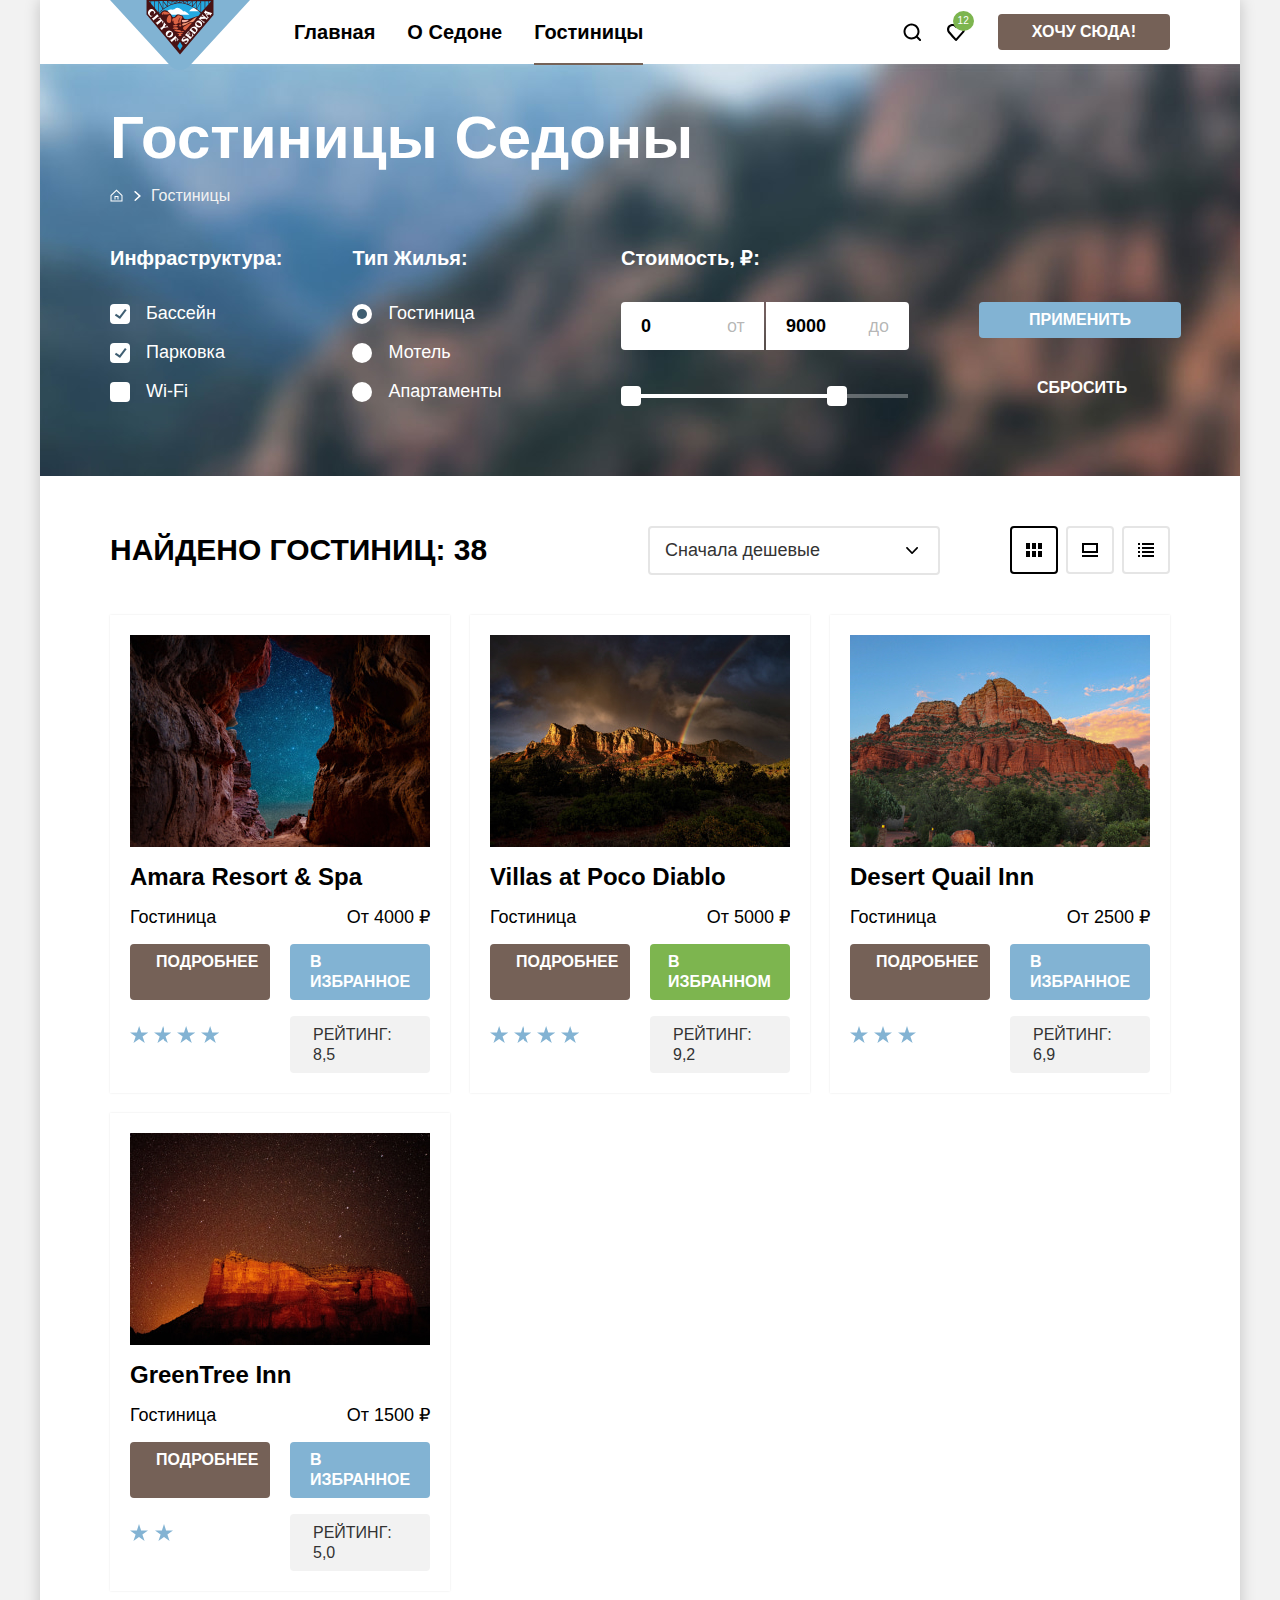
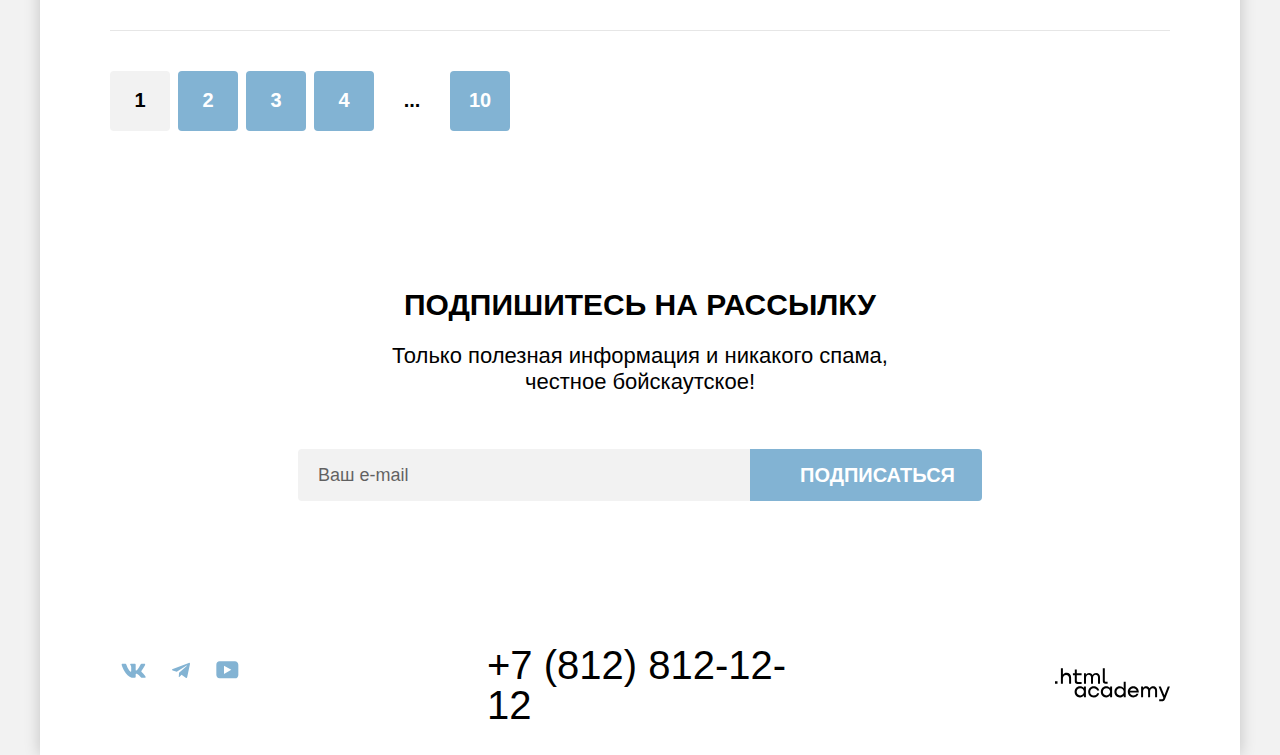
==== commit 59e53e34: "fix final" ====
--- a/catalog.html
+++ b/catalog.html
@@ -153,18 +153,21 @@
         <div class="catalog-cards-filter">
           <h2 class="catalog-title">Найдено гостиниц: <span class="hotel-quantity">38</span></h2>
           <div class="cards-filter-wraper">
-            <select class="filter-sorting">
+            <select class="filter-sorting" aria-label="Сортировка по стоимости">
               <option value="first-cheaper">Сначала дешевые</option>
               <option value="first-richer">Сначала дорогие</option>
             </select>
             <ul class="button-view-list">
               <li class="button-view-item">
+                <span class="visually-hidden">Вид карточек питка.</span>
                 <a class="view-item-link sorting-plate button-view-selected" href="#"></a>
               </li>
               <li class="button-view-item">
+                <span class="visually-hidden">Вид карточек слайд-шоу.</span>
                 <a class="view-item-link sorting-slideshow" href="#"></a>
               </li>
               <li class="button-view-item">
+                <span class="visually-hidden">Вид карточек списком.</span>
                 <a class="view-item-link sorting-list" href="#"></a>
               </li>
             </ul>
@@ -173,7 +176,7 @@
         <ul class="cards-list">
           <li class="cards-item">
             <a class="cards-photo-link" href="#" tabindex="-1">
-              <img class="cards-photo" src="images/amara_resort.jpg" width="300" height="212" alt="Звёздное небо между гор">
+              <img class="cards-photo" src="images/amara-resort.jpg" width="300" height="212" alt="Звёздное небо между гор">
             </a>
             <a class="cards-title-link" href="#" tabindex="-1">
               <h3 class="cards-title">Amara Resort & Spa</h3>
@@ -189,7 +192,7 @@
           </li>
           <li class="cards-item">
             <a class="cards-photo-link" href="#" tabindex="-1">
-              <img class="cards-photo" src="images/villas_at_poco_diablo.jpg" width="300" height="212" alt="Радуга но фоне неба и гор">
+              <img class="cards-photo" src="images/villas-at-poco-diablo.jpg" width="300" height="212" alt="Радуга но фоне неба и гор">
             </a>
             <a class="cards-title-link" href="#" tabindex="-1">
               <h3 class="cards-title">Villas at Poco Diablo</h3>
@@ -205,7 +208,7 @@
           </li>
           <li class="cards-item">
             <a class="cards-photo-link" href="#" tabindex="-1">
-              <img class="cards-photo" src="images/desert_quail_lnn.jpg" width="300" height="212" alt="Гора на фоне голубого неба">
+              <img class="cards-photo" src="images/desert-quail-lnn.jpg" width="300" height="212" alt="Гора на фоне голубого неба">
             </a>
             <a class="cards-title-link" href="#" tabindex="-1">
               <h3 class="cards-title">Desert Quail Inn</h3>
@@ -221,7 +224,7 @@
           </li>
           <li class="cards-item">
             <a class="cards-photo-link" href="#" tabindex="-1">
-              <img class="cards-photo" src="images/greentree_lnn.jpg" width="300" height="212" alt="Гора на фоне ночного звёздного неба">
+              <img class="cards-photo" src="images/greentree-lnn.jpg" width="300" height="212" alt="Гора на фоне ночного звёздного неба">
             </a>
             <a class="cards-title-link" href="#" tabindex="-1">
               <h3 class="cards-title">GreenTree Inn</h3>
--- a/styles/styles.css
+++ b/styles/styles.css
@@ -177,10 +177,10 @@
 .hero {
   padding-top: 51px;
   padding-bottom: 82px;
-  background-image: url("../images/index_background.jpg");
+  background-image: url("../images/index-background.jpg");
   background-size: cover;
   background-repeat: no-repeat;
-  background-color: #82B3D3;
+  background-color: #2d566f;
   clip-path: polygon(50% 0%, 100% 0, 100% 88%, 79% 93.5%, 79% 88.5%, 50% 100%, 21% 88.5%, 21% 93.5%, 0 88%, 0 0);
 }
 .welcome-image {
@@ -218,7 +218,7 @@
   flex-wrap: wrap;
 }
 .advantages-item {
-  background-color: #83B3D31F;
+  background-color: rgba(131, 179, 211, 0.12);
   width: 400px;
 }
 .advantages-background {
@@ -270,7 +270,7 @@
   display: block;
   margin: 0 auto;
   margin-bottom: 30px;
-  background-image: url("../images/advantage_icon1.svg");
+  background-image: url("../images/advantage-icon1.svg");
   background-repeat: no-repeat;
   width: 75px;
   height: 72px;
@@ -280,7 +280,7 @@
   display: block;
   margin: 0 auto;
   margin-bottom: 30px;
-  background-image: url("../images/advantage_icon2.svg");
+  background-image: url("../images/advantage-icon2.svg");
   background-repeat: no-repeat;
   width: 75px;
   height: 72px;
@@ -290,7 +290,7 @@
   display: block;
   margin: 0 auto;
   margin-bottom: 30px;
-  background-image: url("../images/advantage_icon3.svg");
+  background-image: url("../images/advantage-icon3.svg");
   background-repeat: no-repeat;
   width: 75px;
   height: 72px;
@@ -301,8 +301,11 @@
 .invitation-item-wraper .advantages-description {
   margin-top: 0;
 }
-.background-modified {
-  background-color: #83B3D333;
+.advantages-list .background-modified {
+  background-color: rgba(131, 179, 211, 0.2)
+}
+.advantages-invitation-list .background-modified {
+  background-color: rgba(131, 179, 211, 0.12);
 }
 .advantages-title {
   font-size: 24px;
@@ -377,11 +380,11 @@
 }
 /* subscrible-section */
 .subscrible {
-  background-color: #82B3D3;
+  background-color: #2d566f;
   color: #ffffff;
 }
 .subscrible.background {
-  background-image: url("../images/subscribe_background.jpg");
+  background-image: url("../images/subscribe-background.jpg");
   background-size: cover;
   background-repeat: no-repeat;
 }
@@ -427,6 +430,7 @@
   background-color: #82B3D3;
   border: none;
   padding: 8px 50px;
+  border-radius: 0 4px 4px 0;
   display: inline-block;
 }
 /* footer */
@@ -634,8 +638,8 @@
   opacity: 0.3;
 }
 .catalog-filter {
-  background-color: #82B3D3;
-  background-image: url("../images/filter_background.jpg");
+  background-color: #2d566f;
+  background-image: url("../images/filter-background.jpg");
   background-size: cover;
   background-repeat: no-repeat;
   color: #ffffff;
@@ -666,7 +670,7 @@
   right: 10px;
   width: 7px;
   height: 10px;
-  background-image: url("../images/bread_crumbs_arrow.svg");
+  background-image: url("../images/bread-crumbs-arrow.svg");
   background-repeat: no-repeat;
   background-position: center;
 }
@@ -770,8 +774,18 @@
 .label-text:hover {
   opacity: 0.6;
 }
+.label-text:hover .control-mark,
+.label-text:hover .control-mark-radio {
+  opacity: 0.6;
+  box-shadow: 0 4px 4px rgba(0, 0, 0, 0.25);
+}
 .label-text:active {
   opacity: 0.3;
+}
+.label-text:active .control-mark,
+.label-text:active .control-mark-radio {
+  opacity: 0.3;
+  box-shadow: 0 4px 4px rgba(0, 0, 0, 0.25);
 }
 .label-text:has(input[disabled]) {
   opacity: 0.3;
@@ -783,6 +797,7 @@
   height: 20px;
   outline: 3px solid #83B3D3;
   border-radius: 4px;
+  box-shadow: 0 4px 4px rgba(0, 0, 0, 0.25);
 }
 .control-input[type="checkbox"]:checked + .control-mark::before,
 .control-input[type="checkbox"]:checked + .control-mark::after {
@@ -1009,17 +1024,17 @@
   outline: none;
 }
 .sorting-plate {
-  background-image: url("../images/sorting_plate.svg");
+  background-image: url("../images/sorting-plate.svg");
   background-repeat: no-repeat;
   background-position: center;
 }
 .sorting-slideshow {
-  background-image: url("../images/sorting_slideshow.svg");
+  background-image: url("../images/sorting-slideshow.svg");
   background-repeat: no-repeat;
   background-position: center;
 }
 .sorting-list{
-  background-image: url("../images/sorting_list.svg");
+  background-image: url("../images/sorting-list.svg");
   background-repeat: no-repeat;
   background-position: center;
 }
@@ -1045,7 +1060,7 @@
   padding-right: 35px;
   margin-right: 70px;
   appearance: none;
-  background-image: url("../images/down_arrow.svg");
+  background-image: url("../images/down-arrow.svg");
   background-repeat: no-repeat;
   background-position: right 20px center;
 }
@@ -1262,9 +1277,9 @@
   display: flex;
 }
 /* Модальное окно */
-.modal-container-close {
+/* .modal-container-close {
   display: none;
-}
+} */
 /* ///////////////////// */
 .modal {
   position: relative;
@@ -1313,6 +1328,15 @@
   padding: 0;
   margin: 0;
 }
+.fild-group-quantity {
+  display: flex;
+  position: relative;
+  align-items: center;
+  gap: 46px;
+  border: none;
+  padding: 0;
+  margin: 0;
+}
 .modal-form {
   display: flex;
   flex-direction: column;
@@ -1320,6 +1344,7 @@
 }
 .quantity-human-wraper {
   display: flex;
+  align-items: center;
   justify-content: space-between;
   column-gap: 20px;
 }
@@ -1334,6 +1359,11 @@
   line-height: 24px;
   text-transform: capitalize;
   position: relative;
+}
+.form-label {
+  padding-right: 46px;
+  display: flex;
+  align-items: center;
 }
 .fild-booking-date {
   box-sizing: border-box;
@@ -1347,7 +1377,7 @@
   font-size: 18px;
   font-weight: 700;
   line-height: 24px;
-  padding: 12px 20px;
+  padding: 12px 37px 12px 20px;
 }
 .fild-booking-date::placeholder {
   opacity: 0.6;
@@ -1453,7 +1483,7 @@
   text-transform: uppercase;
 }
 .tooltip {
-  position: absolute;
+  display: block;
 }
 .tooltip-toggle {
   display: block;
@@ -1470,7 +1500,7 @@
   display: block;
   width: 100%;
 }
-.tooltip-text {
+.tooltip-text-wrpaer {
   display: none;
   box-sizing: border-box;
   position: absolute;
@@ -1487,6 +1517,33 @@
   z-index: 1;
   box-shadow: 0 15px 30px 0 rgba(0, 0, 0, 0.30);
 }
+.tooltip-text {
+  display: none;
+  box-sizing: border-box;
+  position: absolute;
+  background-color: #333333;
+  color: #ffffff;
+  font-size: 16px;
+  font-weight: 400;
+  text-transform: none;
+  line-height: 20px;
+  padding: 15px 18px 18px 22px;
+  width: 256px;
+  border-radius: 10px;
+  transform: translateX(-104px) translateY(15px);
+  z-index: 1;
+  box-shadow: 0 15px 30px 0 rgba(0, 0, 0, 0.30);
+}
+.text-wraper {
+  display: block;
+  min-width: 216px;
+  min-height: 110px;
+  max-height: 200px;
+  overflow: scroll;
+}
+.input-wraper {
+  position: relative;
+}
 .tooltip-toggle:hover + .tooltip-text,
 .tooltip-toggle:focus + .tooltip-text {
   display: block;
@@ -1520,6 +1577,14 @@
   background-color: #E6E6E6;
 }
 .fild-booking-date:focus {
+  outline: none;
+  background-color: #F2F2F2;
+}
+.fild-booking-date:focus:not(:focus-visible) {
+  outline: none;
+  background-color: #F2F2F2;
+}
+.fild-booking-date:focus-visible {
   outline: 3px solid #83B3D3;
   background-color: #E6E6E6;
 }
